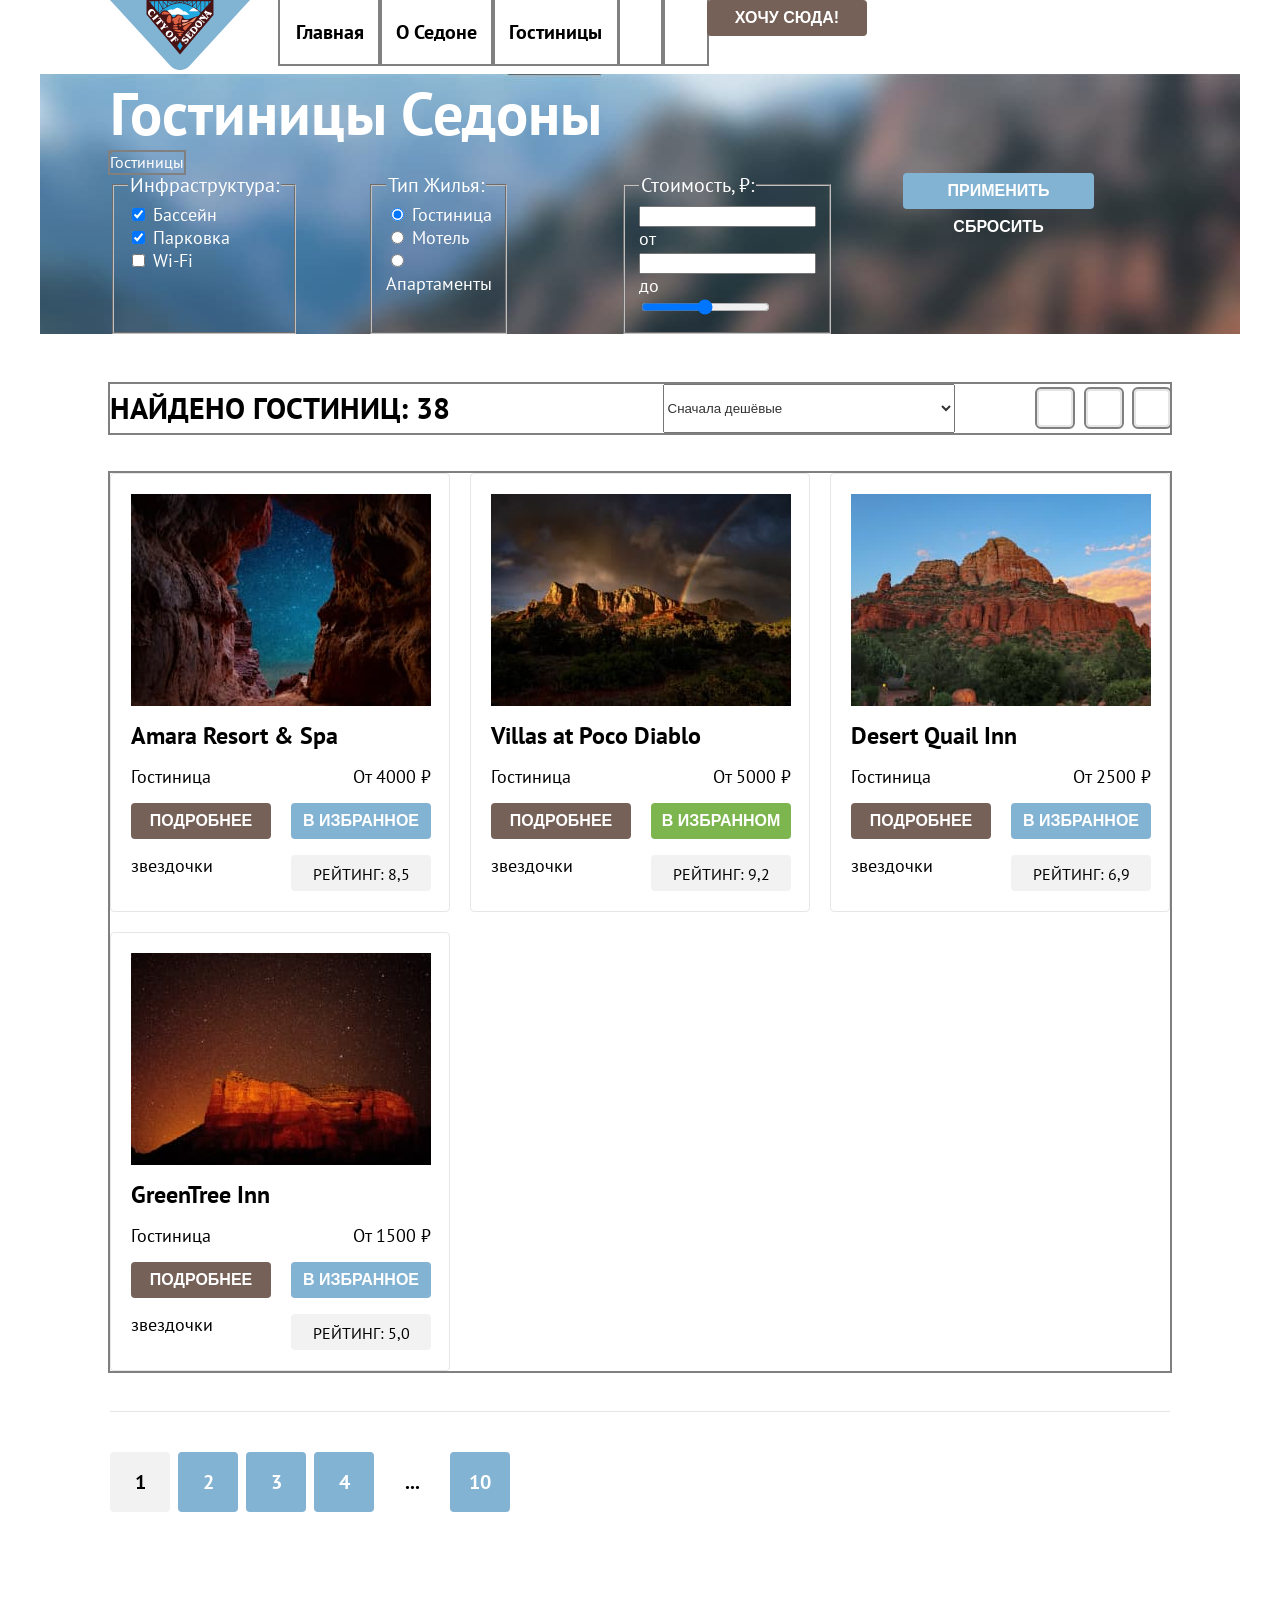
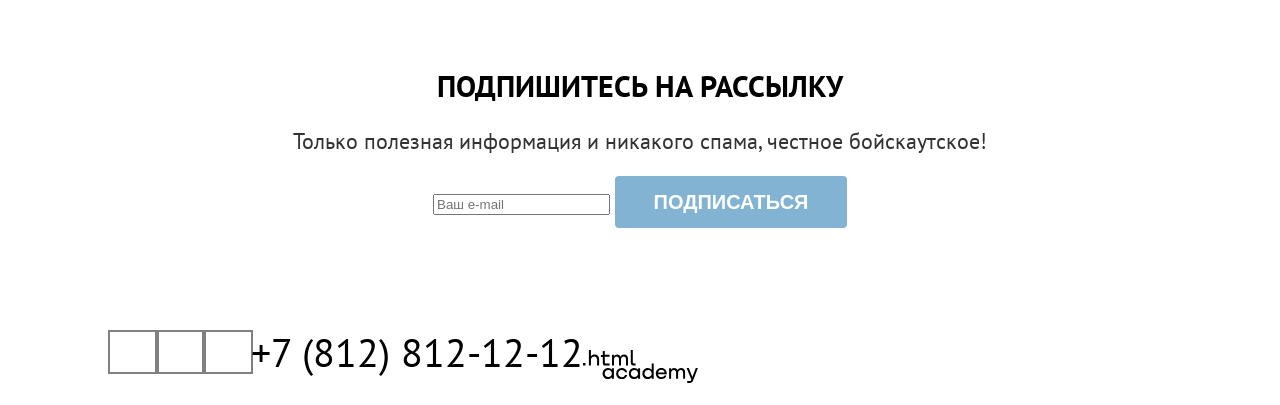
==== catalog.html @ 5a3c3678 "Добавляет разметку на гридах карточкам" ====
<!doctype html>
<html lang="ru">
  <head>
    <meta charset="utf-8" />
    <title>Каталог</title>
    <link rel="stylesheet" href="styles/styles.css" />
  </head>
  <body>
    <header class="page-header">
      <nav class="navigation">
        <a class="navigation-logo" href="index.html">
              <img src="images/logo-sedona.svg" width="140" height="70" alt="Логотип города Седона" />
        </a>
        <ul class="navigation-list">
          <li class="navigation-item">
            <a class="navigation-link" href="index.html">Главная</a>
          </li>
          <li class="navigation-item">
            <a class="navigation-link" href="about.html">О Седоне</a>
          </li>
          <li class="navigation-item">
            <a class="navigation-link navigation-link-current">Гостиницы</a>
          </li>
        </ul>
        <ul class="navigation-list navigation-user">
          <li class="navigation-item">
            <a class="navigation-link-user" href="search.html">
              <span class="visually-hidden">Поиск</span>
            </a>
          </li>
          <li class="navigation-item">
            <a class="navigation-link-user" href="favorites.html">
              <span class="visually-hidden">Избранное</span>
            </a>
          </li>
          <li class="navigation-item">
            <button class="navigation-link-user button" type="button">Хочу сюда!</button>
          </li>
        </ul>
      </nav>
    </header>

    <main class="main-inner main-container">
      <div class="page-container">
      <div class="inner-filter">
      <header class="inner-header">
        <h1 class="inner-header-title">Гостиницы Седоны</h1>
        <ul class="breadcrumbs">
          <li class="breadcrumbs-item">
            <a class="breadcrumbs-link" href="index.html">
              <span class="visually-hidden">Главная</span>
            </a>
          </li>
          <li class="breadcrumbs-item">
            <a class="breadcrumbs-link">Гостиницы</a>
          </li>
        </ul>
      </header>

      <section class="catalog-hotels">
        <h2 class="visually-hidden">Список гостиниц с фильтрами</h2>
        <form
          class="catalog-filter"
          action="https://echo.htmlacademy.ru/"
          method="get"
        >
        <div class="left-filter">
          <fieldset class="catalog-filter-group">
            <legend class="catalog-filter-title">Инфраструктура:</legend>
            <ul class="catalog-filter-list">
              <li class="catalog-filter-item">
                <label class="control">
                  <input
                    class="control-input"
                    type="checkbox"
                    name="swimming-pool"
                    checked
                  />
                  <span class="control-label">Бассейн</span>
                </label>
              </li>
              <li class="catalog-filter-item">
                <label class="control">
                  <input
                    class="control-input"
                    type="checkbox"
                    name="parking"
                    checked
                  />
                  <span class="control-label">Парковка</span>
                </label>
              </li>
              <li class="catalog-filter-item">
                <label class="control">
                  <input class="control-input" type="checkbox" name="wi-fi" />
                  <span class="control-label">Wi-Fi</span>
                </label>
              </li>
            </ul>
          </fieldset>

          <fieldset class="catalog-filter-group">
            <legend class="catalog-filter-title">Тип Жилья:</legend>
            <ul class="catalog-filter-list">
              <li class="catalog-filter-item">
                <label class="control">
                  <input
                    class="control-input"
                    type="radio"
                    name="housing-type"
                    value="hotel"
                    checked
                  />
                  <span class="control-label">Гостиница</span>
                </label>
              </li>
              <li class="catalog-filter-item">
                <label class="control">
                  <input
                    class="control-input"
                    type="radio"
                    name="housing-type"
                    value="motel"
                  />
                  <span class="control-label">Мотель</span>
                </label>
              </li>
              <li class="catalog-filter-item">
                <label class="control">
                  <input
                    class="control-input"
                    type="radio"
                    name="housing-type"
                    value="apartment"
                  />
                  <span class="control-label">Апартаменты</span>
                </label>
              </li>
            </ul>
          </fieldset>
        </div>

        <div class="right-filter">
          <fieldset class="catalog-filter-group">
            <legend class="catalog-filter-title">Стоимость, ₽:</legend>
            <ul class="catalog-filter-list">
              <li class="catalog-filter-item">
                <label class="control">
                  <input class="control-input" type="number" name="price-low" />
                  <span class="control-label">от</span>
                </label>
              </li>
              <li class="catalog-filter-item">
                <label class="control">
                  <input
                    class="control-input"
                    type="number"
                    name="price-high"
                  />
                  <span class="control-label">до</span>
                </label>
              </li>
              <li class="catalog-filter-item">
                <label class="control">
                  <input class="control-input" type="range" />
                </label>
              </li>
            </ul>
          </fieldset>

          <div class="filter-buttons">
          <button class="button apply-filter-button" type="submit">Применить</button>
          <button class="button reset-filter-button" type="reset">Сбросить</button>
          </div>
          </div>
        </form>
      </div>
      <div class="sorting">
        <p class="filter-result">Найдено гостиниц: <span class="filter-result-count">38</span></p>
        <select class="select-control" aria-label="Сортировка">
          <option value="cheap">Сначала дешёвые</option>
          <option value="expensive">Сначала дорогие</option>
        </select>
        <a href="#" class="button button-view">
          <span class="visually-hidden">Показать таблицу</span>
        </a>
        <a class="button button-view" href="#">
          <span class="visually-hidden">Показать слайдшоу</span>
        </a>
        <a class="button button-view" href="#">
          <span class="visually-hidden">Показать список</span>
        </a>
      </div>
        <ul class="hotel-list">
          <li class="hotel-card">
            <a class="hotel-card-link" href="hotel.html">
              <img class="hotel-card-image" src="images/catalog/hotel-1.jpg" width="300" height="212" alt="Гостиница Amara Resort & Spa" />

            </a>
            <a class="hotel-card-link" href="#">
              <h3 class="hotel-card-title">Amara Resort & Spa</h3>
            </a>
            <span class="hotel-card-type">Гостиница</span>
            <span class="hotel-card-price">От 4000 ₽</span>
            <button class="button button-show-more" type="button">
              Подробнее
            </button>
            <button class="button button-favorite" type="button">
              В избранное
            </button>
            <span class="rating-star">звездочки</span>
            <p class="button button-rating">Рейтинг: 8,5</p>
          </li>
          <li class="hotel-card">
            <a class="hotel-card-link" href="hotel.html">
              <img class="hotel-card-image" src="images/catalog/hotel-2.jpg" width="300" height="212" alt="Гостиница Villas at Poco Diablo" />
            </a>
            <a class="hotel-card-link" href="#">
              <h3 class="hotel-card-title">Villas at Poco Diablo</h3>
            </a>
            <span class="hotel-card-type">Гостиница</span>
            <span class="hotel-card-price">От 5000 ₽</span>
            <button class="button button-show-more" type="button">
              Подробнее
            </button>
            <button
              class="button button-favorite button-favorite-active"
              type="button"
            >
              В избранном
            </button>
            <span class="rating-star">звездочки</span>
            <p class="button button-rating">Рейтинг: 9,2</p>
          </li>
          <li class="hotel-card">
            <a class="hotel-card-link" href="hotel.html">
              <img class="hotel-card-image" src="images/catalog/hotel-3.jpg" width="300" height="212" alt="Гостиница Desert Quail Inn" />
            </a>
            <a class="hotel-card-link" href="#">
              <h3 class="hotel-card-title">Desert Quail Inn</h3>
            </a>
            <span class="hotel-card-type">Гостиница</span>
            <span class="hotel-card-price">От 2500 ₽</span>
            <button class="button button-show-more" type="button">
              Подробнее
            </button>
            <button class="button button-favorite" type="button">
              В избранное
            </button>
            <span class="rating-star">звездочки</span>
            <p class="button button-rating">Рейтинг: 6,9</p>
          </li>
          <li class="hotel-card">
            <a class="hotel-card-link" href="hotel.html">
              <img class="hotel-card-image" src="images/catalog/hotel-4.jpg" width="300" height="212" alt="Гостиница GreenTree Inn" />
            </a>
            <a class="hotel-card-link" href="#">
              <h3 class="hotel-card-title">GreenTree Inn</h3>
            </a>
            <span class="hotel-card-type">Гостиница</span>
            <span class="hotel-card-price">От 1500 ₽</span>
            <button class="button button-show-more" type="button">
              Подробнее
            </button>
            <button class="button button-favorite" type="button">
              В избранное
            </button>
            <span class="rating-star">звездочки</span>
            <p class="button button-rating">Рейтинг: 5,0</p>
          </li>
        </ul>
        <hr class="inner-line" />
        <ul class="pagination">
          <li class="pagination-item">
            <a class="pagination-link pagination-current button">1</a>
          </li>
          <li class="pagination-item">
            <a class="pagination-link button" href="#">2</a>
          </li>
          <li class="pagination-item">
            <a class="pagination-link button" href="#">3</a>
          </li>
          <li class="pagination-item">
            <a class="pagination-link button" href="#">4</a>
          </li>
          <li class="pagination-link pagination-gap button">...</li>
          <li class="pagination-item">
            <a class="pagination-link pagination-next button" href="#">10</a>
          </li>
        </ul>
      </section>

      <section class="newsletter">
        <h2 class="newsletter-title">Подпишитесь на рассылку</h2>
        <p class="newsletter-description">
          Только полезная информация и никакого спама, честное бойскаутское!
        </p>
        <form
          class="newsletter-form"
          action="https://echo.htmlacademy.ru/"
          method="post"
        >
          <label for="newsletter-email">
            <span class="visually-hidden">Ваш email</span>
          </label>
          <input
            type="email"
            id="newsletter-email"
            name="newsletter-email"
            placeholder="Ваш e-mail"
          />
          <button class="button submit-button" type="submit">Подписаться</button>
        </form>
      </section>
      </div>
    </main>

    <footer class="page-footer">
      <div class="page-footer-container">
      <section class="footer-contacts">
        <h2 class="visually-hidden">Контакты</h2>
        <ul class="footer-social-list">
          <li class="footer-social-item">
            <a class="footer-social-link" href="https://vk.com/htmlacademy">
              <span class="visually-hidden">ВК</span>
            </a>
          </li>
          <li class="footer-social-item">
            <a class="footer-social-link" href="https://t.me/htmlacademy">
              <span class="visually-hidden">Телеграм</span>
            </a>
          </li>
          <li class="footer-social-item">
            <a class="footer-social-link" href="https://www.youtube.com/user/htmlacademyru">
              <span class="visually-hidden">Youtube</span>
            </a>
          </li>
        </ul>
        </section>

        <address class="footer-contacts-address">
          <a class="footer-contacts-address-phone" href="tel:+78128121212">+7 (812) 812-12-12</a>
        </address>

        <section class="footer-about">
        <p class="about-text">
          <a class="about-link" href="https://htmlacademy.ru/intensive/htmlcss">
            <span class="visually-hidden">Переход на страницу HTML Academy</span>
            <img src="images/logo-html-academy.svg" width="115" height="33" alt="Логотип HTML Academy" />
          </a>
      </section>
      </div>
    </footer>
  </body>
</html>
---- styles/styles.css ----
@font-face {
  font-family: "PT Sans";
  font-style: normal;
  font-weight: 400;
  src: url(../fonts/ptsans-400.woff2) format("woff2");
  font-display: swap;
}

@font-face {
  font-family: "PT Sans";
  font-style: normal;
  font-weight: 700;
  src: url(../fonts/ptsans-700.woff2) format("woff2");
  font-display: swap;
}

html {
  height: 100%;
}

body {
  font-family: "PT Sans", sans-serif;
  font-size: 18px;
  line-height: 21px;
  background-color: #fff;
  color: #000;
  display: flex;
  min-height: 100%;
  flex-direction: column;
  width: 1200px;
  margin: 0 auto;
}

.visually-hidden {
  position: absolute;
  width: 1px;
  height: 1px;
  margin: -1px;
  padding: 0;
  border: 0;
  clip: rect(0 0 0 0);
  overflow: hidden;
}

ul {
  margin: 0;
  padding: 0;
  list-style-type: none;
}

.main-container {
  flex-grow: 1;
}

.page-header {
  width: 1200px;
  min-height: 64px;
  margin: 0 auto;
  padding: 0;
}
.navigation {
  display: flex;
  width: 1200px;
  margin: 0 auto;
}

.navigation-logo {
  margin-left: 70px;
  margin-right: 30px;
  z-index: 1;
}

.navigation-list {
  display: flex;
  flex-wrap: wrap;
  width: 339px;
  margin-right: 285px;
  padding: 0;
  margin: 0;
  min-height: 64px;
}

.navigation-link {
  display: block;
  padding: 20px 16px;
  margin: 0;
  outline: 2px solid gray;
}

.navigation-user {
  margin-right: 0;
}

.navigation-link-user {
  display: block;
  padding: 22px 12px;
  min-width: 20px;
  min-height: 20px;
  outline: 2px solid gray;
}

.navigation-link,
.navigation-link-user {
  font-size: 20px;
  line-height: 24px;
  font-weight: 700;
  color: #000;
  text-decoration: none;
}

.button {
  font-size: 16px;
  line-height: 20px;
  font-weight: 700;
  text-transform: uppercase;
  border-radius: 4px;
  border: none;
  outline: none;
  margin: 0;
  padding: 0;
}

button.navigation-link-user {
  color: #fff;
  background-color: #756157;
  width: 160px;
  height: 36px;
}

.hotel-search-button {
  color: #fff;
  background-color: #756157;
  width: 376px;
  height: 52px;
  font-size: 20px;
  line-height: 36px;
}

.submit-button {
  color: #fff;
  background-color: #82b3d3;
  font-size: 20px;
  line-height: 36px;
  width: 232px;
  height: 52px;
}

.apply-filter-button {
  color: #fff;
  background-color: #82b3d3;
  width: 191px;
  height: 36px;
}

.reset-filter-button {
  width: 191px;
  height: 36px;
  background-color: transparent;
  color: #fff;
}

.button-view {
  display: block;
  box-sizing: border-box;
  width: 16px;
  height: 14px;
  outline: 2px solid gray;
  padding: 17px 16px;
  border: 2px solid #E5E5E5;
  border-radius: 4px;
}

.button-show-more {
  color: #fff;
  background-color: #756157;
  width: 140px;
  height: 36px;
}
.button-favorite {
  color: #fff;
  background-color: #82b3d3;
  width: 140px;
  height: 36px;
}

.button-favorite-active {
  color: #fff;
  background-color: #7db54f;
  width: 140px;
  height: 36px;
}

.button-rating {
  box-sizing: border-box;
  background-color: #f2f2f2;
  width: 140px;
  height: 36px;
  font-weight: 400;
  text-align: center;
  padding-top: 9px;
}

.page-container {
  width: 1200px;
  margin: 0 auto;
}

.hero {
  display: block;
  height: 485px;
  background-image: url(../images/hero.jpg);
  background-repeat: no-repeat;
  background-size: 100%;
  margin-bottom: 69px;
}

.welcome {
  display: block;
  margin: 0 auto;
  padding-top: 51px;
}

.inner-filter {
  color: #fff;
  background-image: url(../images/filter.jpg);
  background-repeat: no-repeat;
  text-align: left;
  margin: 0;
  padding: 0;
  margin-bottom: 50px;
}

.inner-header {
  margin: 0 70px;
}

.inner-header-title {
  font-size: 60px;
  line-height: 78px;
  font-weight: 700;
  margin: 0;
}

.breadcrumbs {
  display: flex;
}

.breadcrumbs-link {
  display: block;
  font-size: 16px;
  line-height: 21px;
  text-decoration: none;
  outline: 2px solid gray;
}

.sorting {
  margin: 0 70px;
  display: flex;
  justify-content: space-between;
  align-items: center;
  margin-bottom: 40px;
  outline: 2px solid gray;
}

.filter-result {
  margin: 0;
  padding: 0;
  margin-right: 200px;
}

.select-control {
  color: #333;
  height: 49px;
  width: 292px;
  margin-right: 70px;
}
.inner-line {
  margin: 0 70px 40px;
  background-color: #e6e6e6;
  height: 1px;
  border: none;
}

.advantages-title,
.quality-title,
.hotel-search-title,
.newsletter-title,
.filter-result {
  font-size: 30px;
  line-height: 36px;
  font-weight: 700;
  text-transform: uppercase;
}

.advantages-description {
  margin-bottom: 90px;
}

.advantages-description,
.quality-description,
.hotel-search-description,
.newsletter-description {
  font-size: 22px;
  line-height: 26px;
  font-weight: 400;
  color: #333;
}

.advantages-item-title,
.quality-item-title {
  font-size: 24px;
  line-height: 28px;
  font-weight: 700;
  text-transform: uppercase;
}

.hotel-card-title {
  font-size: 24px;
  line-height: 28px;
  font-weight: 700;
  margin: 0;
  padding: 0;
}

.hotel-card-link {
  text-decoration: none;
  color: #000;
}

.advantages {
  text-align: center;
  margin-bottom: 64px;
}

.advantages-item-description,
.quality-item-description,
.advantages-list li:not:is(:first-child, :last-child) {
  color: #333;
}

.advantages-list {
  margin: 0;
  padding: 0;
  display: flex;
  flex-wrap: wrap;
  justify-content: space-between;
}

.advantages-item {
  width: 400px;
  height: 385px;
  display: flex;
  flex-direction: column;
  justify-content: center;
  outline: 2px solid gray;
}

.advantages-item-photo {
  width: 800px;
}

.advantages-item:nth-child(3),
.advantages-item:nth-child(5),
.quality-item:nth-child(odd) {
  background-color: #83b3d31e;
}

.advantages-item:nth-child(4) {
  background-color: #83b3d333;
}

.advantages-list li:is(:first-child, :last-child) {
  color: #fff;
  background-color: #82b3d3;
}

.quality,
.hotel-search {
  text-align: center;
}

.hotel-search {
  margin-bottom: 96px;
}

.quality-list {
  display: flex;
  margin: 0 0 96px;
  padding: 0;
  align-items: center;
  outline: 2px solid gray;
}

.quality-item {
  width: 400px;
  height: 385px;
  display: flex;
  flex-direction: column;
  justify-content: center;
}

.quality-description {
  margin-bottom: 64px;;
}

.hotel-list {
  display: grid;
  grid-template-columns: repeat(3, 340px);
  width: 1060px;
  margin: 0 70px 40px;
  gap: 20px;
  padding: 0;
  outline: 2px solid gray;
}

.hotel-card {
  border: 1px solid #e6e6e6;
  border-radius: 4px;
  box-sizing: border-box;
  padding: 20px;
  display: grid;
  grid-template-columns: 140px 140px;
  grid-template-rows: 212px auto auto auto auto;
  row-gap: 16px;
  column-gap: 20px;
}

.hotel-card-link {
  display: block;
  grid-column: 1/ -1;
}

.hotel-card-type {
  grid-row: 3/4;
}

.hotel-card-price {
  text-align: right;
}

.pagination {
  display: flex;
  width: 1060px;
  gap: 8px;
  margin: 0 70px;
  padding: 0;
  text-align: center;
  margin-bottom: 156px;
}

.newsletter-index {
  color: #FFF;
  text-align: center;
  margin-bottom: 104px;
  background-image: url(../images/subscribe.jpg);
  box-sizing: border-box;
  padding-top: 96px;
  padding-bottom: 104px;
}

.newsletter-index .newsletter-description {
  color: #FFF;
}

.newsletter {
  text-align: center;
  margin-bottom: 104px;;
}

.hotel-search-button,
.submit-button {
  font-size: 20px;
  line-height: 36px;
  height: 52px;
}

.footer-contacts-address-phone {
  font-size: 40px;
  line-height: 40px;
  text-decoration: none;
  color: #000;
  font-style: normal;
  text-transform: uppercase;
}

.catalog-filter-title {
  font-size: 20px;
  line-height: 24px;
}

.catalog-filter-list {
  line-height: 23px;
}

.pagination-link {
  display: block;
  font-size: 20px;
  line-height: 36px;
  width: 60px;
  height: 60px;
  color: #fff;
  background-color: #82b3d3;
  text-decoration: none;
  padding-top: 12px;
  box-sizing: border-box;
}

.pagination-current {
  color: #000;
  background-color: #f2f2f2;
}

.pagination-gap {
  color: #000;
  background-color: transparent;
}

.page-footer-container {
  display: flex;
  width: 1200px;
  margin: 0 70px;
  padding: 0;
  flex-direction: row;
}

.footer-social-list {
  margin: 0;
  padding: 0;
  display: flex;
  flex-wrap: wrap;
}

.footer-social-item {
  width: 47px;
  height: 40px;
  outline: 2px solid gray;
}

.catalog-hotels {
  display: flex;
}

.catalog-filter {
  display: flex;
  width: 1200px;
  margin: 0 70px;
  padding: 0;
}

.left-filter {
  width: 371px;
  margin-right: auto;
  display: flex;
  gap: 70px;
}

.right-filter {
  width: 549px;
  display: flex;
  gap: 70px;
}
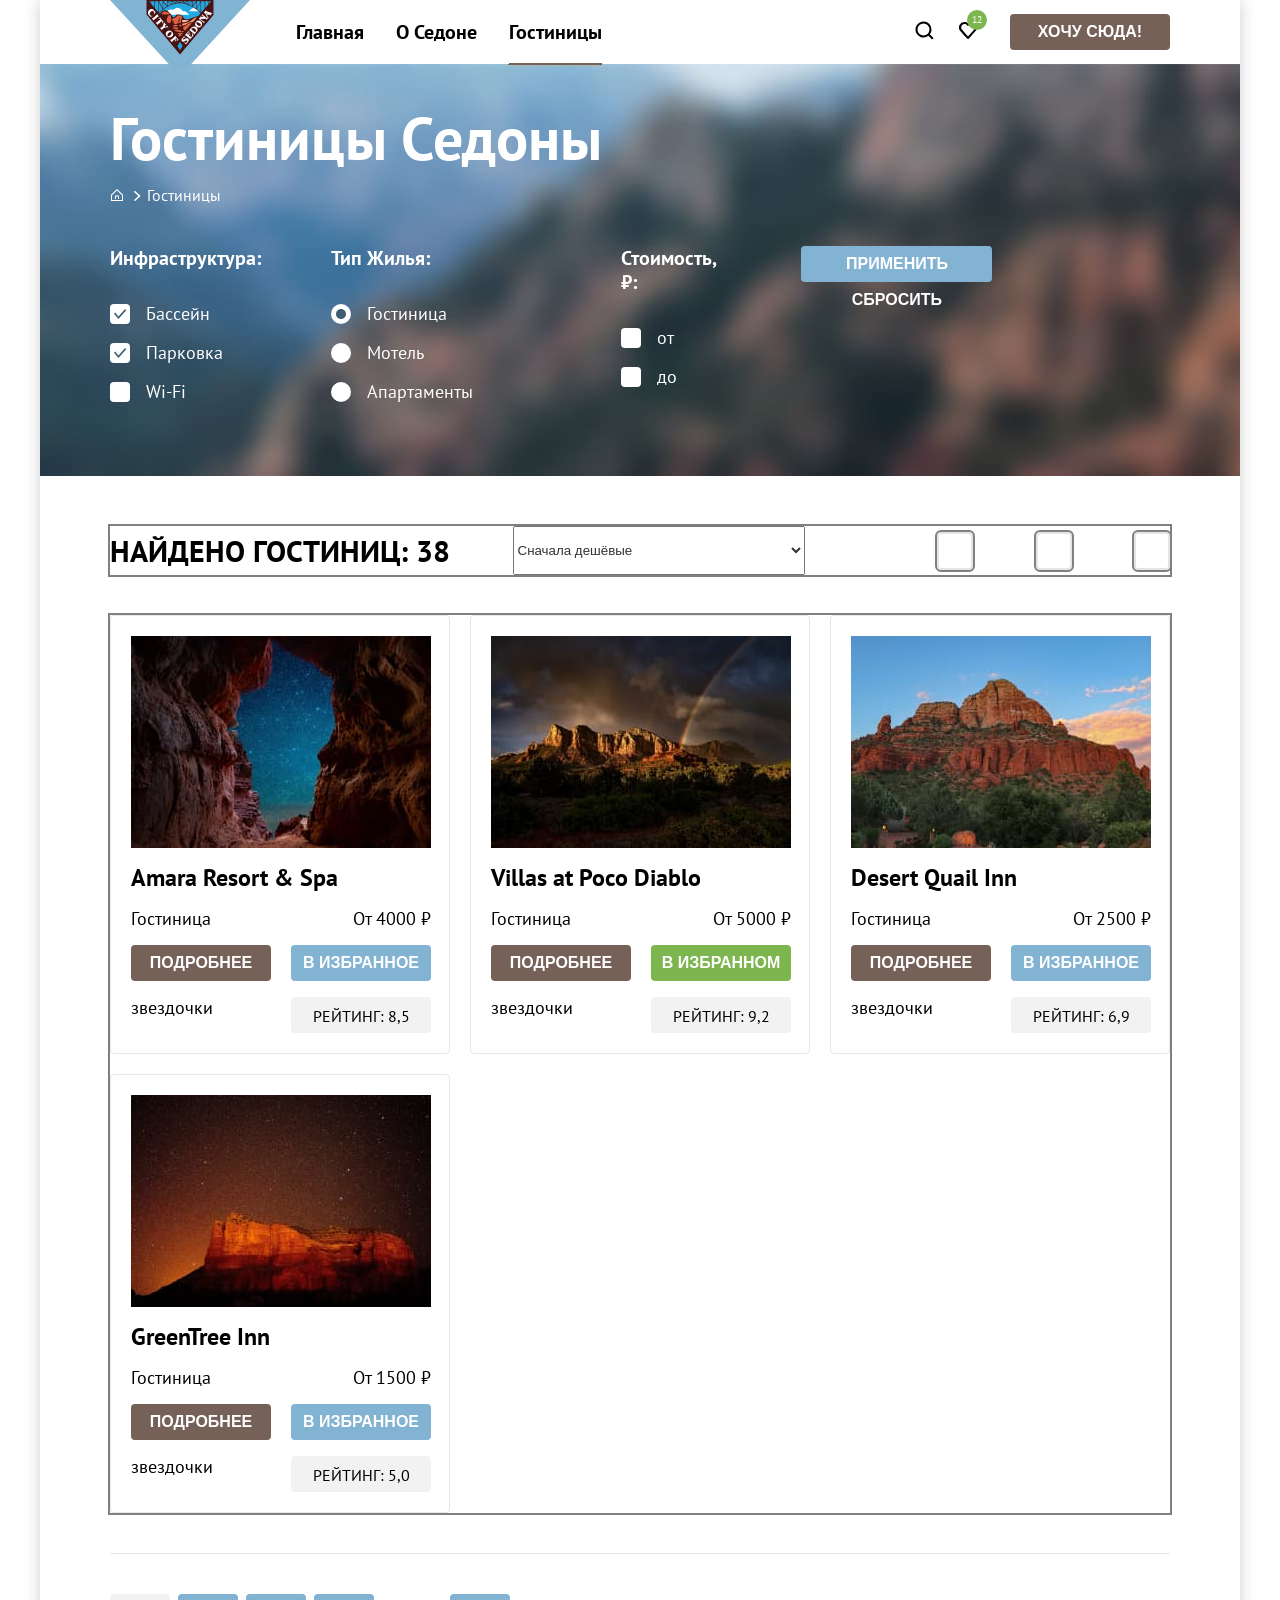
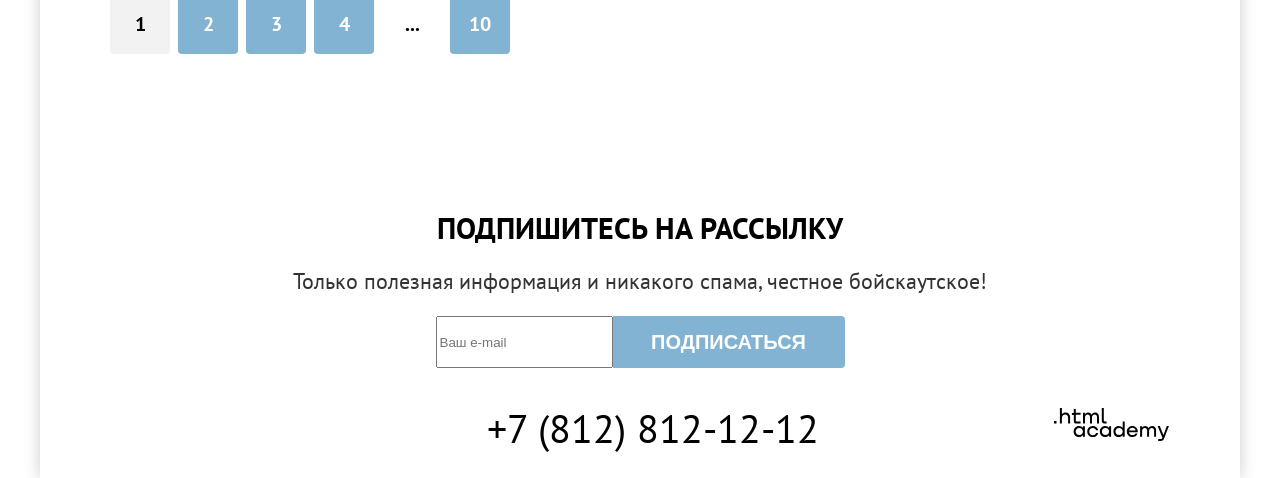
==== commit 3f9c0ed8: "Стилизует страницу каталога (часть) Исправляет вид шапки Стилизует заголовок, "хлебные крошки" и спи" ====
--- a/catalog.html
+++ b/catalog.html
@@ -19,18 +19,25 @@
             <a class="navigation-link" href="about.html">О Седоне</a>
           </li>
           <li class="navigation-item">
-            <a class="navigation-link navigation-link-current">Гостиницы</a>
-          </li>
-        </ul>
-        <ul class="navigation-list navigation-user">
+            <a class="navigation-link navigation-link-current" href="catalog.html">Гостиницы</a>
+          </li>
+        </ul>
+        <ul class="navigation-user">
           <li class="navigation-item">
             <a class="navigation-link-user" href="search.html">
-              <span class="visually-hidden">Поиск</span>
+              <svg class="navigation-icon" fill="currentColor" focusable="false" aria-hidden="true" xmlns="http://www.w3.org/2000/svg" width="20" height="20" fill="none" viewBox="0 0 20 20"><path fill="#000" d="m19.5 18-3.7-3.67c1-1.3 1.7-2.98 1.7-4.87a8 8 0 0 0-8-7.96c-4.4 0-8 3.68-8 8.06a8 8 0 0 0 12.9 6.26l3.7 3.68zm-10-2.48a6 6 0 0 1-6-5.96 6 6 0 0 1 12 0 6 6 0 0 1-6 5.96"/></svg>
+              <span class="visually-hidden">
+                Поиск
+              </span>
             </a>
           </li>
           <li class="navigation-item">
             <a class="navigation-link-user" href="favorites.html">
-              <span class="visually-hidden">Избранное</span>
+              <svg class="navigation-icon" fill="currentColor" focusable="false" aria-hidden="true" xmlns="http://www.w3.org/2000/svg" width="18" height="17" fill="none" viewBox="0 0 18 17"><path fill="#000" d="M8.9 17a.9.9 0 0 1-.8-.4c-5.4-6.1-6.7-7.5-7-7.9A5.4 5.4 0 0 1 5.5 0C6.8 0 8 .5 9 1.3a5.46 5.46 0 0 1 9 4.1c0 1.3-.5 2.5-1.3 3.4l-7 7.9c-.2.2-.4.3-.8.3m-6-9.5c.3.4 3.5 4 6.1 6.9l6.2-7c.5-.5.7-1.2.7-2 0-1.8-1.5-3.3-3.3-3.3-1 0-2 .5-2.7 1.3-.3.3-.6.4-.9.4s-.6-.2-.8-.4c-.7-.8-1.7-1.3-2.7-1.3-1.8 0-3.3 1.5-3.3 3.3-.1.9.3 1.6.7 2.1q-.15 0 0 0"/></svg>
+              <span class="visually-hidden">
+                Избранное
+              </span>
+              <span class="count-favorites">12</span>
             </a>
           </li>
           <li class="navigation-item">
@@ -49,7 +56,11 @@
           <li class="breadcrumbs-item">
             <a class="breadcrumbs-link" href="index.html">
               <span class="visually-hidden">Главная</span>
-            </a>
+              <svg class="breadcrumbs-icon" aria-hidden="true" focusable="false" xmlns="http://www.w3.org/2000/svg" width="21" height="20" fill="none" viewBox="0 0 21 20"><path fill="#fff" d="M10 3 4 8.8V15h12V8.8zm5 11H5V9.2l5-4.8 5 4.8z"/><path fill="#fff" d="M8 13h1v-2.5h2V13h1V9.5H8z"/></svg>
+            </a>
+          </li>
+          <li class="breadcrumbs-item">
+            <svg class="breadcrumbs-icon breadcrumbs-icon-arrow" aria-hidden="true" focusable="false" xmlns="http://www.w3.org/2000/svg" width="20" height="20" fill="none" viewBox="0 0 20 20"><path fill="#fff" d="M13.11 9.44 8.36 5.19c-.25-.25-.75-.25-1.12 0s-.25.75 0 1l4.12 3.75-4 3.75a.76.76 0 0 0 0 1c0 .12.38.25.5.25.13 0 .38-.13.5-.25l4.75-4.25a.6.6 0 0 0 0-1"/></svg>
           </li>
           <li class="breadcrumbs-item">
             <a class="breadcrumbs-link">Гостиницы</a>
@@ -111,7 +122,7 @@
                     value="hotel"
                     checked
                   />
-                  <span class="control-label">Гостиница</span>
+                  <span class="control-label control-radio">Гостиница</span>
                 </label>
               </li>
               <li class="catalog-filter-item">
@@ -122,7 +133,7 @@
                     name="housing-type"
                     value="motel"
                   />
-                  <span class="control-label">Мотель</span>
+                  <span class="control-label control-radio">Мотель</span>
                 </label>
               </li>
               <li class="catalog-filter-item">
@@ -133,7 +144,7 @@
                     name="housing-type"
                     value="apartment"
                   />
-                  <span class="control-label">Апартаменты</span>
+                  <span class="control-label control-radio">Апартаменты</span>
                 </label>
               </li>
             </ul>
--- a/styles/styles.css
+++ b/styles/styles.css
@@ -14,6 +14,12 @@
   font-display: swap;
 }
 
+*,
+*::before,
+*::after {
+  box-sizing: border-box;
+}
+
 html {
   height: 100%;
 }
@@ -29,6 +35,7 @@
   flex-direction: column;
   width: 1200px;
   margin: 0 auto;
+  box-shadow: 0 0 15px rgba(0, 0, 0, 0.2);
 }
 
 .visually-hidden {
@@ -42,7 +49,7 @@
   overflow: hidden;
 }
 
-ul {
+ul, li {
   margin: 0;
   padding: 0;
   list-style-type: none;
@@ -58,45 +65,63 @@
   margin: 0 auto;
   padding: 0;
 }
+
 .navigation {
   display: flex;
   width: 1200px;
+  min-height: 64px;
   margin: 0 auto;
+  padding: 0;
+  justify-content: flex-start;
 }
 
 .navigation-logo {
+  display: block;
+  margin: 0;
   margin-left: 70px;
   margin-right: 30px;
   z-index: 1;
+  padding: 0;
+}
+
+.navigation-logo img {
+  display: block;
+}
+
+.navigation-item {
+  position: relative;
+  margin: 0;
+  height: 64px;
+  display: block;
 }
 
 .navigation-list {
   display: flex;
   flex-wrap: wrap;
   width: 339px;
-  margin-right: 285px;
+  margin-left: 0;
   padding: 0;
   margin: 0;
   min-height: 64px;
 }
 
 .navigation-link {
-  display: block;
-  padding: 20px 16px;
-  margin: 0;
-  outline: 2px solid gray;
+  display: inline-block;
+  margin: 20px 16px;
+  padding-bottom: 19px;
 }
 
 .navigation-user {
-  margin-right: 0;
+  display: flex;
+  width: 268px;
+  margin-right: 70px;
+  margin-left: 284px;
 }
 
 .navigation-link-user {
-  display: block;
-  padding: 22px 12px;
+  display: flex;
   min-width: 20px;
   min-height: 20px;
-  outline: 2px solid gray;
 }
 
 .navigation-link,
@@ -106,6 +131,43 @@
   font-weight: 700;
   color: #000;
   text-decoration: none;
+  position: relative;
+}
+
+.navigation-user .navigation-item:not(:last-child) {
+  padding: 20px 12px;
+}
+
+.navigation-icon {
+  position: absolute;
+  top: 0;
+  bottom: 0;
+  left: 0;
+  right: 0;
+  margin: auto;
+}
+
+.count-favorites {
+  position: absolute;
+  left: 9px;
+  top: -10px;
+  font-weight: 400;
+  font-size: 10px;
+  line-height: 10px;
+  text-align: center;
+  color: #fff;
+  background-color: #7db54f;
+  border-radius: 50%;
+  width: 20px;
+  height: 20px;
+  display: flex;
+  justify-content: center;
+  align-items: center;
+}
+
+.navigation-link-current {
+  /* display: inline-block; */
+  border-bottom: 2px solid #756257;
 }
 
 .button {
@@ -125,6 +187,10 @@
   background-color: #756157;
   width: 160px;
   height: 36px;
+  display: flex;
+  justify-content: center;
+  align-items: center;
+  margin: 14px 0 14px 20px
 }
 
 .hotel-search-button {
@@ -136,6 +202,18 @@
   line-height: 36px;
 }
 
+.newsletter-form {
+  display: flex;
+  justify-content: center;
+}
+
+.newsletter-email-input {
+  width: 452px;
+  height: 52px;
+  border-radius: 4px 0 0 4px;
+  border: none;
+}
+
 .submit-button {
   color: #fff;
   background-color: #82b3d3;
@@ -143,6 +221,7 @@
   line-height: 36px;
   width: 232px;
   height: 52px;
+  border-radius: 0 4px 4px 0;
 }
 
 .apply-filter-button {
@@ -211,6 +290,7 @@
   background-image: url(../images/hero.jpg);
   background-repeat: no-repeat;
   background-size: 100%;
+  margin-top: -6px;
   margin-bottom: 69px;
 }
 
@@ -224,10 +304,10 @@
   color: #fff;
   background-image: url(../images/filter.jpg);
   background-repeat: no-repeat;
+  min-height: 412px;
   text-align: left;
-  margin: 0;
-  padding: 0;
-  margin-bottom: 50px;
+  margin: -6px 0 50px;
+  padding: 0;
 }
 
 .inner-header {
@@ -239,10 +319,36 @@
   line-height: 78px;
   font-weight: 700;
   margin: 0;
+  padding-top: 35px;
+  margin-bottom: 8px;
 }
 
 .breadcrumbs {
   display: flex;
+  margin-left: -3px;
+  margin-bottom: 40px;
+  width: 114px;
+  justify-content: space-between;
+}
+
+.breadcrumbs-item {
+  margin: 0;
+  padding: 0;
+  position: relative;
+}
+
+.breadcrumbs-icon-arrow {
+  box-sizing: content-box;
+  padding-right: 4px;
+}
+
+.breadcrumbs-icon {
+  position: absolute;
+  top: 0;
+  bottom: 0;
+  left: 0;
+  right: 0;
+  margin: auto;
 }
 
 .breadcrumbs-link {
@@ -250,7 +356,6 @@
   font-size: 16px;
   line-height: 21px;
   text-decoration: none;
-  outline: 2px solid gray;
 }
 
 .sorting {
@@ -290,6 +395,11 @@
   line-height: 36px;
   font-weight: 700;
   text-transform: uppercase;
+  margin: 0;
+}
+
+.hotel-search-title {
+  margin-bottom: 20px;
 }
 
 .advantages-description {
@@ -306,12 +416,35 @@
   color: #333;
 }
 
+.hotel-search-description {
+  margin-bottom: 54px;
+}
+
+.advantages-item:not(.advantages-item-photo),
+.quality-item {
+  padding: 0 85px;
+}
+
 .advantages-item-title,
 .quality-item-title {
   font-size: 24px;
   line-height: 28px;
   font-weight: 700;
   text-transform: uppercase;
+  margin: 0;
+}
+
+.advantages-line {
+  width: 60px;
+  height: 0;
+  border-bottom: 2px solid;
+  opacity: 0.3;
+  align-self: center;
+  margin: 30px auto;
+}
+
+.hotel-card-image {
+  object-fit: contain;
 }
 
 .hotel-card-title {
@@ -338,6 +471,10 @@
   color: #333;
 }
 
+.advantages-item-description {
+  margin: 0;
+}
+
 .advantages-list {
   margin: 0;
   padding: 0;
@@ -352,7 +489,6 @@
   display: flex;
   flex-direction: column;
   justify-content: center;
-  outline: 2px solid gray;
 }
 
 .advantages-item-photo {
@@ -388,7 +524,6 @@
   margin: 0 0 96px;
   padding: 0;
   align-items: center;
-  outline: 2px solid gray;
 }
 
 .quality-item {
@@ -397,6 +532,11 @@
   display: flex;
   flex-direction: column;
   justify-content: center;
+  align-items: center;
+}
+
+.quality-icon {
+  margin-bottom: 30px;
 }
 
 .quality-description {
@@ -451,7 +591,6 @@
 .newsletter-index {
   color: #FFF;
   text-align: center;
-  margin-bottom: 104px;
   background-image: url(../images/subscribe.jpg);
   box-sizing: border-box;
   padding-top: 96px;
@@ -460,11 +599,13 @@
 
 .newsletter-index .newsletter-description {
   color: #FFF;
+  margin: 20px 0 54px;
+  padding: 0 362.5px;
 }
 
 .newsletter {
   text-align: center;
-  margin-bottom: 104px;;
+  margin-bottom: 40px;
 }
 
 .hotel-search-button,
@@ -475,12 +616,16 @@
 }
 
 .footer-contacts-address-phone {
+  display: block;
+  text-align: center;
+  width: 720px;
   font-size: 40px;
   line-height: 40px;
   text-decoration: none;
   color: #000;
   font-style: normal;
   text-transform: uppercase;
+  margin: 0 41.5px;
 }
 
 .catalog-filter-title {
@@ -515,25 +660,44 @@
   background-color: transparent;
 }
 
+.page-footer {
+  display: flex;
+  width: 1200px;
+  margin: 0 auto;
+  padding: 0;
+  flex-direction: row;
+}
+
+.footer-social-list {
+  margin: 0;
+  padding: 0;
+  display: flex;
+  flex-wrap: wrap;
+}
+
+.about-text {
+  margin: 0;
+  padding: 0;
+}
+
 .page-footer-container {
-  display: flex;
-  width: 1200px;
-  margin: 0 70px;
-  padding: 0;
-  flex-direction: row;
-}
-
-.footer-social-list {
-  margin: 0;
-  padding: 0;
-  display: flex;
-  flex-wrap: wrap;
+  margin: 0 70px 30px;
+  display: flex;
 }
 
 .footer-social-item {
   width: 47px;
   height: 40px;
-  outline: 2px solid gray;
+  position: relative;
+}
+
+.footer-social-item svg {
+  position: absolute;
+  margin: auto;
+  top: 0;
+  right: 0;
+  bottom: 0;
+  left: 0;
 }
 
 .catalog-hotels {
@@ -554,6 +718,81 @@
   gap: 70px;
 }
 
+.catalog-filter-group {
+  border: none;
+  padding: 0;
+  margin: 0;
+}
+
+.catalog-filter-title {
+  padding: 0;
+  margin-bottom: 32px;
+  font-weight: 700;
+}
+
+.catalog-filter-list {
+  display: flex;
+  flex-direction: column;
+  gap: 16px;
+}
+
+.control {
+  display: inline-flex;
+  align-items: center;
+  gap: 16px;
+  cursor: pointer;
+}
+
+.control-input {
+  position: absolute;
+  width: 1px;
+  height: 1px;
+  overflow: hidden;
+  clip: rect(0 0 0 0);
+}
+
+.control-label {
+  position: relative;
+  padding-left: 36px;
+  display: inline-block;
+}
+
+.control-label::before {
+  content: '';
+  width: 20px;
+  height: 20px;
+  position: absolute;
+  top: 1.5px;
+  left: 0;
+  background-color: #fff;
+  background-size: 20px 20px;
+  background-repeat: no-repeat;
+  background-position: center;
+  border-radius: 4px;
+}
+
+.control-radio::before {
+  content: '';
+  width: 20px;
+  height: 20px;
+  position: absolute;
+  top: 1.5px;
+  left: 0;
+  background-color: #fff;
+  border-radius: 50%;
+  background-size: 10px 10px;
+  background-repeat: no-repeat;
+  background-position: center;
+}
+
+.control-input[type="radio"]:checked + .control-label::before {
+  background-image: url("data:image/svg+xml,%3Csvg width='10' height='10' viewBox='0 0 10 10' fill='none' xmlns='http://www.w3.org/2000/svg'%3E%3Cpath d='M0 5C0 2.23858 2.23858 0 5 0C7.76142 0 10 2.23858 10 5C10 7.76142 7.76142 10 5 10C2.23858 10 0 7.76142 0 5Z' fill='%233F5E72'/%3E%3C/svg%3E");
+}
+
+.control-input:checked + .control-label::before {
+  background-image: url("data:image/svg+xml,%3Csvg xmlns='http://www.w3.org/2000/svg' fill='none' viewBox='0 0 20 20'%3E%3Cpath fill='%233F5E72' d='m15 5-6.5 7.4-3.4-3.9L4 9.7l4.5 5.2 7.7-8.6z'/%3E%3C/svg%3E");
+}
+
 .right-filter {
   width: 549px;
   display: flex;
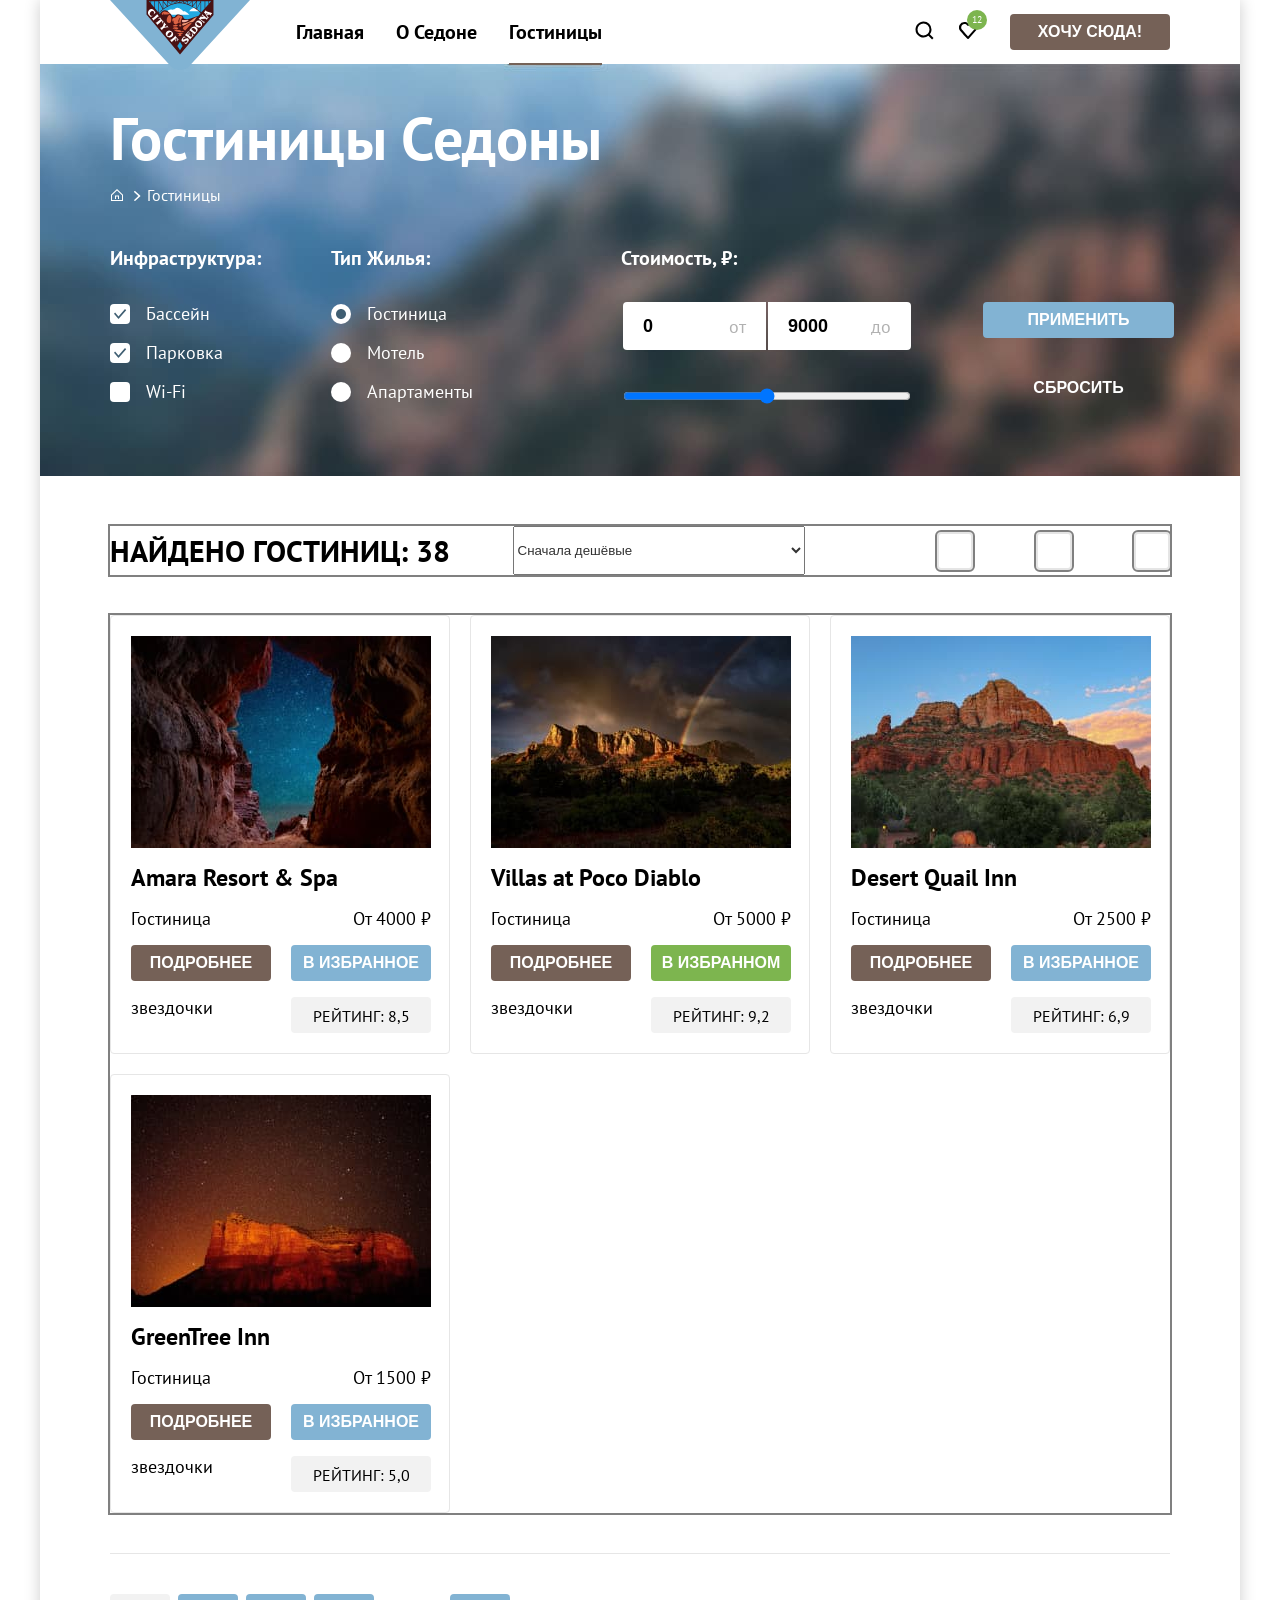
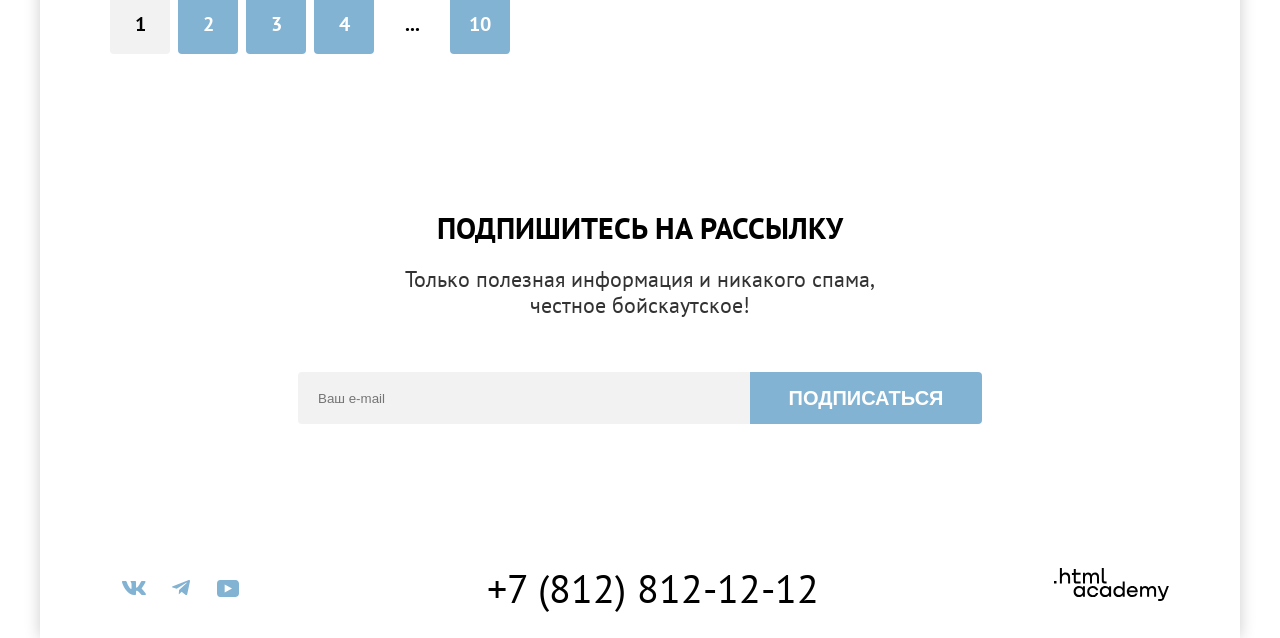
==== commit 719e1218: "Стилизует страницу каталога (часть 2) Добавляет стили правой части фильтра( стоимость, кнопки примен" ====
--- a/catalog.html
+++ b/catalog.html
@@ -156,19 +156,23 @@
             <legend class="catalog-filter-title">Стоимость, ₽:</legend>
             <ul class="catalog-filter-list">
               <li class="catalog-filter-item">
-                <label class="control">
-                  <input class="control-input" type="number" name="price-low" />
-                  <span class="control-label">от</span>
-                </label>
-              </li>
-              <li class="catalog-filter-item">
-                <label class="control">
+                <label class="control low">
+                  <input
+                    class="control-input"
+                    type="number"
+                    name="price-low"
+                    value="0"
+                  />
+                </label>
+              </li>
+              <li class="catalog-filter-item">
+                <label class="control high">
                   <input
                     class="control-input"
                     type="number"
                     name="price-high"
-                  />
-                  <span class="control-label">до</span>
+                    value="9000"
+                  />
                 </label>
               </li>
               <li class="catalog-filter-item">
@@ -301,25 +305,14 @@
         </ul>
       </section>
 
-      <section class="newsletter">
+      <section class="newsletter newsletter-inner">
         <h2 class="newsletter-title">Подпишитесь на рассылку</h2>
-        <p class="newsletter-description">
-          Только полезная информация и никакого спама, честное бойскаутское!
-        </p>
-        <form
-          class="newsletter-form"
-          action="https://echo.htmlacademy.ru/"
-          method="post"
-        >
+        <p class="newsletter-description">Только полезная информация и никакого спама, честное бойскаутское!</p>
+        <form class="newsletter-form" action="https://echo.htmlacademy.ru/" method="post">
           <label for="newsletter-email">
             <span class="visually-hidden">Ваш email</span>
           </label>
-          <input
-            type="email"
-            id="newsletter-email"
-            name="newsletter-email"
-            placeholder="Ваш e-mail"
-          />
+          <input class="newsletter-email-input" type="email" id="newsletter-email" name="newsletter-email" placeholder="Ваш e-mail">
           <button class="button submit-button" type="submit">Подписаться</button>
         </form>
       </section>
@@ -333,16 +326,19 @@
         <ul class="footer-social-list">
           <li class="footer-social-item">
             <a class="footer-social-link" href="https://vk.com/htmlacademy">
+              <svg aria-hidden="true" focusable="false" xmlns="http://www.w3.org/2000/svg" width="24" height="14" fill="none" viewBox="0 0 24 14"><path fill="#83b3d3" fill-rule="evenodd" d="M23.45.95c.17-.55 0-.95-.8-.95h-2.62c-.67 0-.98.35-1.14.73 0 0-1.34 3.2-3.23 5.27-.61.6-.89.8-1.22.8-.17 0-.42-.2-.42-.74V.95c0-.66-.18-.95-.74-.95H9.15c-.42 0-.67.3-.67.6 0 .61.95.76 1.05 2.5v3.8c0 .84-.16.99-.5.99-.88 0-3.05-3.21-4.33-6.89-.25-.71-.5-1-1.17-1H.9C.15 0 0 .35 0 .73c0 .68.89 4.07 4.14 8.55C6.32 12.34 9.38 14 12.16 14c1.67 0 1.88-.37 1.88-1v-2.32c0-.73.16-.88.69-.88.38 0 1.05.2 2.61 1.67C19.11 13.22 19.4 14 20.41 14h2.62c.75 0 1.13-.37.91-1.1-.24-.72-1.09-1.77-2.21-3.02-.62-.7-1.53-1.47-1.81-1.86-.4-.49-.28-.7 0-1.14 0 0 3.2-4.43 3.53-5.93" clip-rule="evenodd"/></svg>
               <span class="visually-hidden">ВК</span>
             </a>
           </li>
           <li class="footer-social-item">
             <a class="footer-social-link" href="https://t.me/htmlacademy">
+              <svg aria-hidden="true" focusable="false" xmlns="http://www.w3.org/2000/svg" width="18" height="16" fill="none" viewBox="0 0 18 16"><path fill="#83b3d3" d="M16.79.1.84 6.25c-1.09.43-1.08 1.04-.2 1.31l4.1 1.28 9.47-5.98c.44-.27.85-.12.52.18L7.05 9.96l-.28 4.22c.41 0 .6-.19.83-.41l1.99-1.93 4.13 3.05c.77.42 1.31.2 1.5-.7l2.72-12.8c.28-1.12-.43-1.62-1.16-1.3"/></svg>
               <span class="visually-hidden">Телеграм</span>
             </a>
           </li>
           <li class="footer-social-item">
             <a class="footer-social-link" href="https://www.youtube.com/user/htmlacademyru">
+              <svg aria-hidden="true" focusable="false" xmlns="http://www.w3.org/2000/svg" width="22" height="17" fill="none" viewBox="0 0 22 17"><path fill="#83b3d3" d="M18.6 0H3.18C1.31 0 0 1.6 0 3.4v10.1C0 15.4 1.31 17 3.17 17h15.66c1.64 0 3.17-1.6 3.17-3.4V3.4C21.78 1.6 20.47 0 18.6 0M7.67 12.54V4.46L15 8.5z"/></svg>
               <span class="visually-hidden">Youtube</span>
             </a>
           </li>
@@ -359,6 +355,7 @@
             <span class="visually-hidden">Переход на страницу HTML Academy</span>
             <img src="images/logo-html-academy.svg" width="115" height="33" alt="Логотип HTML Academy" />
           </a>
+        </p>
       </section>
       </div>
     </footer>
--- a/styles/styles.css
+++ b/styles/styles.css
@@ -166,7 +166,6 @@
 }
 
 .navigation-link-current {
-  /* display: inline-block; */
   border-bottom: 2px solid #756257;
 }
 
@@ -180,6 +179,7 @@
   outline: none;
   margin: 0;
   padding: 0;
+  cursor: pointer;
 }
 
 button.navigation-link-user {
@@ -212,6 +212,7 @@
   height: 52px;
   border-radius: 4px 0 0 4px;
   border: none;
+  padding: 14px 20px;
 }
 
 .submit-button {
@@ -229,6 +230,8 @@
   background-color: #82b3d3;
   width: 191px;
   height: 36px;
+  margin-bottom: 32px;
+  margin-top: 56px;
 }
 
 .reset-filter-button {
@@ -585,7 +588,12 @@
   margin: 0 70px;
   padding: 0;
   text-align: center;
-  margin-bottom: 156px;
+  margin-bottom: 60px;
+}
+
+.newsletter {
+  text-align: center;
+  margin-bottom: 40px;
 }
 
 .newsletter-index {
@@ -603,9 +611,18 @@
   padding: 0 362.5px;
 }
 
-.newsletter {
-  text-align: center;
-  margin-bottom: 40px;
+.newsletter-inner {
+  padding-top: 96px;
+  padding-bottom: 104px;
+}
+
+.newsletter-inner .newsletter-description {
+  margin: 20px 0 54px;
+  padding: 0 362.5px;
+}
+
+.newsletter-inner .newsletter-email-input {
+  background-color: #F2F2F2;
 }
 
 .hotel-search-button,
@@ -736,14 +753,14 @@
   gap: 16px;
 }
 
-.control {
+.left-filter .control {
   display: inline-flex;
   align-items: center;
   gap: 16px;
   cursor: pointer;
 }
 
-.control-input {
+.left-filter .control-input {
   position: absolute;
   width: 1px;
   height: 1px;
@@ -751,7 +768,7 @@
   clip: rect(0 0 0 0);
 }
 
-.control-label {
+.left-filter .control-label {
   position: relative;
   padding-left: 36px;
   display: inline-block;
@@ -789,12 +806,89 @@
   background-image: url("data:image/svg+xml,%3Csvg width='10' height='10' viewBox='0 0 10 10' fill='none' xmlns='http://www.w3.org/2000/svg'%3E%3Cpath d='M0 5C0 2.23858 2.23858 0 5 0C7.76142 0 10 2.23858 10 5C10 7.76142 7.76142 10 5 10C2.23858 10 0 7.76142 0 5Z' fill='%233F5E72'/%3E%3C/svg%3E");
 }
 
-.control-input:checked + .control-label::before {
+.control-input[type="checkbox"]:checked + .control-label::before {
   background-image: url("data:image/svg+xml,%3Csvg xmlns='http://www.w3.org/2000/svg' fill='none' viewBox='0 0 20 20'%3E%3Cpath fill='%233F5E72' d='m15 5-6.5 7.4-3.4-3.9L4 9.7l4.5 5.2 7.7-8.6z'/%3E%3C/svg%3E");
 }
 
 .right-filter {
   width: 549px;
   display: flex;
-  gap: 70px;
-}
+}
+
+.right-filter .catalog-filter-group {
+  width: 288px;
+  margin-right: 70px;
+}
+
+.right-filter .catalog-filter-list {
+  display: flex;
+  gap: 2px;
+  flex-direction: row;
+  justify-content: center;
+  flex-wrap: wrap;
+}
+
+.right-filter .control-input:not([type="range"]) {
+  width: 143px;
+  height: 48px;
+  border: none;
+  font-size: 18px;
+  font-weight: 700;
+  padding: 12px 20px;
+}
+
+.control-input::-webkit-outer-spin-button,
+.control-input::-webkit-inner-spin-button {
+  -webkit-appearance: none;
+  margin: 0;
+}
+
+.right-filter .control-input:not([type="range"])::placeholder {
+  text-align: right;
+  font-size: 18px;
+  line-height: 24px;
+  padding: 13px 20px;
+}
+
+.control-input[type="range"] {
+  margin-top: 36px;
+  width: 288px;
+}
+
+.control-input[name="price-low"] {
+  border-radius: 4px 0 0 4px;
+}
+
+.control-input[name="price-high"] {
+  border-radius: 0 4px 4px 0;
+}
+
+.right-filter .control {
+  position: relative;
+  display: block;
+}
+
+.control-input[type="number"] {
+  padding-left: 40px;
+  height: 48px;
+  box-sizing: border-box;
+}
+
+.control.low::after,
+.control.high::after {
+  position: absolute;
+  top: 13px;
+  right: 20px;
+  color: #000;
+  opacity: 0.3;
+  font-size: 18px;
+  z-index: 1;
+}
+
+.control.low::after {
+  content: 'от';
+}
+
+.control.high::after {
+  content: 'до';
+}
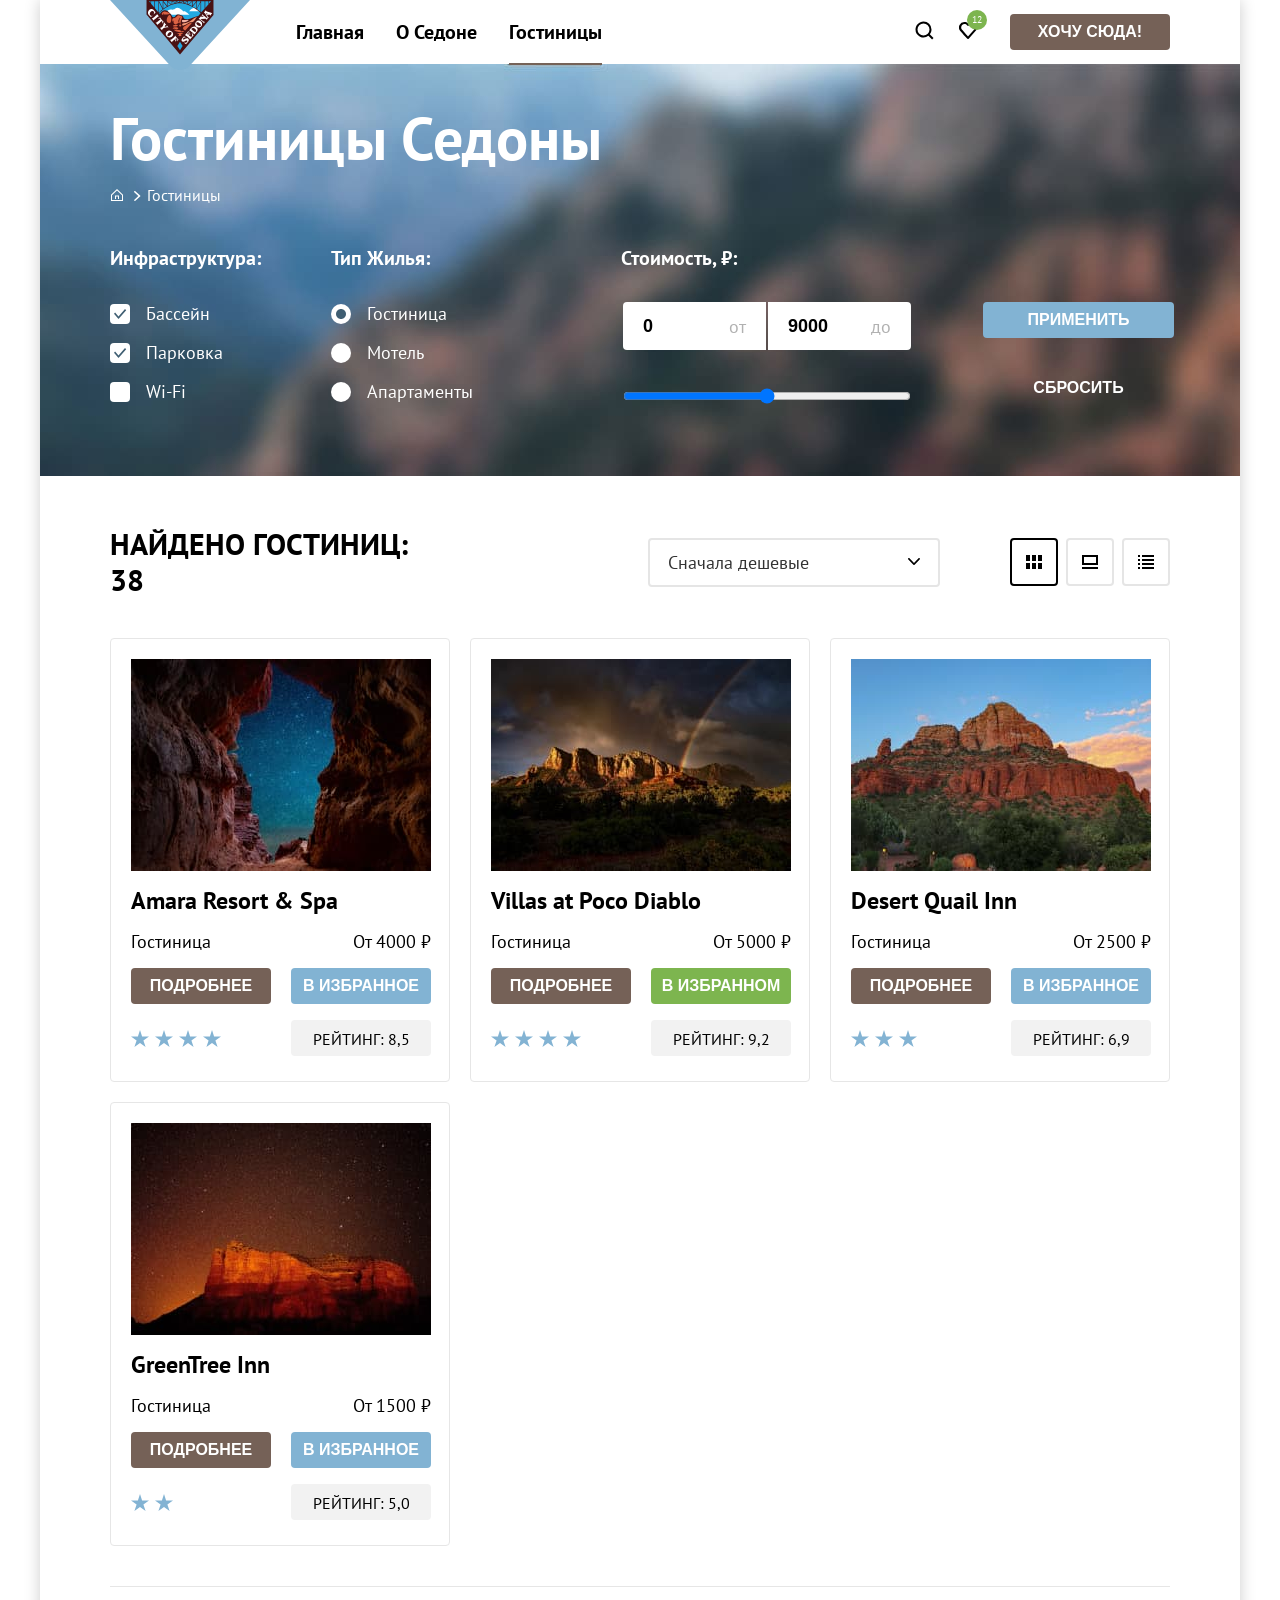
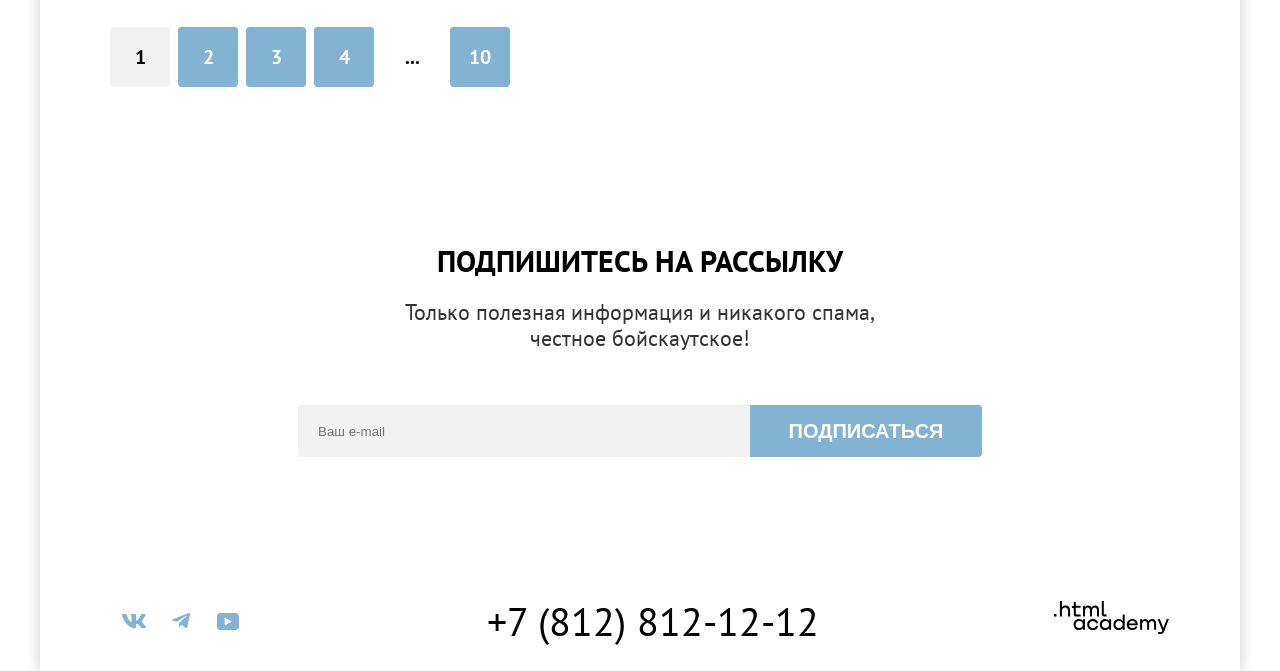
==== commit 325550e3: "Стилизует страницу каталога Добавляет иконки в сортировку и в рейтинг" ====
--- a/catalog.html
+++ b/catalog.html
@@ -193,16 +193,19 @@
       <div class="sorting">
         <p class="filter-result">Найдено гостиниц: <span class="filter-result-count">38</span></p>
         <select class="select-control" aria-label="Сортировка">
-          <option value="cheap">Сначала дешёвые</option>
+          <option value="cheap">Сначала дешевые</option>
           <option value="expensive">Сначала дорогие</option>
         </select>
-        <a href="#" class="button button-view">
+        <a href="#" class="button button-view button-view-current">
+          <svg class="view-icon" aria-hidden="true" focusable="false" xmlns="http://www.w3.org/2000/svg" width="16" height="14" fill="none" viewBox="0 0 16 14"><path fill="#000" d="M4 0H0v6h4zM16 0h-4v6h4zM10 0H6v6h4zM4 8H0v6h4zM16 8h-4v6h4zM10 8H6v6h4z"/></svg>
           <span class="visually-hidden">Показать таблицу</span>
         </a>
         <a class="button button-view" href="#">
+          <svg class="view-icon" aria-hidden="true" focusable="false" xmlns="http://www.w3.org/2000/svg" width="16" height="14" fill="none" viewBox="0 0 16 14"><g fill="#000" clip-path="url(#a)"><path d="M16 12H0v2h16zM14 2v6H2V2zm2-2H0v10h16z"/></g><defs><clipPath id="a"><path fill="#fff" d="M0 0h16v14H0z"/></clipPath></defs></svg>
           <span class="visually-hidden">Показать слайдшоу</span>
         </a>
         <a class="button button-view" href="#">
+          <svg class="view-icon" aria-hidden="true" focusable="false" xmlns="http://www.w3.org/2000/svg" width="16" height="14" fill="none" viewBox="0 0 16 14"><g fill="#000" clip-path="url(#a)"><path d="M2 0H0v2h2zM16 0H4v2h12zM2 4H0v2h2zM16 4H4v2h12zM2 8H0v2h2zM16 8H4v2h12zM2 12H0v2h2zM16 12H4v2h12z"/></g><defs><clipPath id="a"><path fill="#fff" d="M0 0h16v14H0z"/></clipPath></defs></svg>
           <span class="visually-hidden">Показать список</span>
         </a>
       </div>
@@ -223,7 +226,17 @@
             <button class="button button-favorite" type="button">
               В избранное
             </button>
-            <span class="rating-star">звездочки</span>
+            <span class="rating-star">
+              <svg xmlns="http://www.w3.org/2000/svg" width="140" height="37" fill="none" viewBox="0 0 140 37">
+                <defs>
+                  <path id="star" d="m9 0 2.1 6.5H18l-5.6 4 2.2 6.5L9 13l-5.6 4 2.2-6.5-5.6-4h6.9z"/></defs>
+                  <use href="#star" x="0" y="10" class="active" />
+                  <use href="#star" x="24" y="10" class="active" />
+                  <use href="#star" x="48" y="10" class="active" />
+                  <use href="#star" x="72" y="10" class="active" />
+                  <use href="#star" x="96" y="10" class="disabled" />
+              </svg>
+            </span>
             <p class="button button-rating">Рейтинг: 8,5</p>
           </li>
           <li class="hotel-card">
@@ -244,7 +257,17 @@
             >
               В избранном
             </button>
-            <span class="rating-star">звездочки</span>
+            <span class="rating-star">
+              <svg xmlns="http://www.w3.org/2000/svg" width="140" height="37" fill="none" viewBox="0 0 140 37">
+                <defs>
+                  <path id="star" d="m9 0 2.1 6.5H18l-5.6 4 2.2 6.5L9 13l-5.6 4 2.2-6.5-5.6-4h6.9z"/></defs>
+                  <use href="#star" x="0" y="10" class="active" />
+                  <use href="#star" x="24" y="10" class="active" />
+                  <use href="#star" x="48" y="10" class="active" />
+                  <use href="#star" x="72" y="10" class="active" />
+                  <use href="#star" x="96" y="10" class="disabled" />
+              </svg>
+            </span>
             <p class="button button-rating">Рейтинг: 9,2</p>
           </li>
           <li class="hotel-card">
@@ -262,7 +285,17 @@
             <button class="button button-favorite" type="button">
               В избранное
             </button>
-            <span class="rating-star">звездочки</span>
+            <span class="rating-star">
+              <svg xmlns="http://www.w3.org/2000/svg" width="140" height="37" fill="none" viewBox="0 0 140 37">
+                <defs>
+                  <path id="star" d="m9 0 2.1 6.5H18l-5.6 4 2.2 6.5L9 13l-5.6 4 2.2-6.5-5.6-4h6.9z"/></defs>
+                  <use href="#star" x="0" y="10" class="active" />
+                  <use href="#star" x="24" y="10" class="active" />
+                  <use href="#star" x="48" y="10" class="active" />
+                  <use href="#star" x="72" y="10" class="disabled" />
+                  <use href="#star" x="96" y="10" class="disabled" />
+              </svg>
+            </span>
             <p class="button button-rating">Рейтинг: 6,9</p>
           </li>
           <li class="hotel-card">
@@ -280,7 +313,17 @@
             <button class="button button-favorite" type="button">
               В избранное
             </button>
-            <span class="rating-star">звездочки</span>
+            <span class="rating-star">
+              <svg xmlns="http://www.w3.org/2000/svg" width="140" height="37" fill="none" viewBox="0 0 140 37">
+                <defs>
+                  <path id="star" d="m9 0 2.1 6.5H18l-5.6 4 2.2 6.5L9 13l-5.6 4 2.2-6.5-5.6-4h6.9z"/></defs>
+                  <use href="#star" x="0" y="10" class="active" />
+                  <use href="#star" x="24" y="10" class="active" />
+                  <use href="#star" x="48" y="10" class="disabled" />
+                  <use href="#star" x="72" y="10" class="disabled" />
+                  <use href="#star" x="96" y="10" class="disabled" />
+              </svg>
+            </span>
             <p class="button button-rating">Рейтинг: 5,0</p>
           </li>
         </ul>
--- a/styles/styles.css
+++ b/styles/styles.css
@@ -242,14 +242,31 @@
 }
 
 .button-view {
-  display: block;
-  box-sizing: border-box;
-  width: 16px;
-  height: 14px;
-  outline: 2px solid gray;
-  padding: 17px 16px;
-  border: 2px solid #E5E5E5;
+  position: relative;
+  display: flex;
+  align-items: center;
+  justify-content: center;
+  width: 48px;
+  height: 48px;
+  border: 2px solid #e5e5e5;
   border-radius: 4px;
+}
+
+.button-view-current {
+  border: 2px solid #000;
+}
+
+.button-view:not(:last-child) {
+  margin-right: 8px;
+}
+
+.view-icon {
+  position: absolute;
+  top: 0;
+  right: 0;
+  bottom: 0;
+  left: 0;
+  margin: auto;
 }
 
 .button-show-more {
@@ -270,6 +287,19 @@
   background-color: #7db54f;
   width: 140px;
   height: 36px;
+}
+
+.rating-star {
+  display: inline-block;
+  width: 140px;
+}
+
+.rating-star .active {
+  fill: #83b3d3;
+}
+
+.rating-star .disabled {
+  fill: transparent;
 }
 
 .button-rating {
@@ -280,6 +310,7 @@
   font-weight: 400;
   text-align: center;
   padding-top: 9px;
+  cursor: default;
 }
 
 .page-container {
@@ -364,24 +395,37 @@
 .sorting {
   margin: 0 70px;
   display: flex;
-  justify-content: space-between;
   align-items: center;
   margin-bottom: 40px;
-  outline: 2px solid gray;
 }
 
 .filter-result {
   margin: 0;
   padding: 0;
-  margin-right: 200px;
+  width: 338px;
 }
 
 .select-control {
+  -webkit-appearance: none;
+  -moz-appearance: none;
+  appearance: none;
+  width: 292px;
+  margin-left: 200px;
+  margin-right: auto;
+  font-family: inherit;
   color: #333;
-  height: 49px;
-  width: 292px;
-  margin-right: 70px;
-}
+  font-size: 18px;
+  line-height: 21px;
+  padding: 12px 18px;
+  padding-right: 40px;
+  border: 2px solid #e5e5e5;
+  border-radius: 4px;
+  background-color: #FFF;
+  background-image: url("../images/icon-arrow.svg");
+  background-repeat: no-repeat;
+  background-position: right 18px center;
+}
+
 .inner-line {
   margin: 0 70px 40px;
   background-color: #e6e6e6;
@@ -553,7 +597,6 @@
   margin: 0 70px 40px;
   gap: 20px;
   padding: 0;
-  outline: 2px solid gray;
 }
 
 .hotel-card {
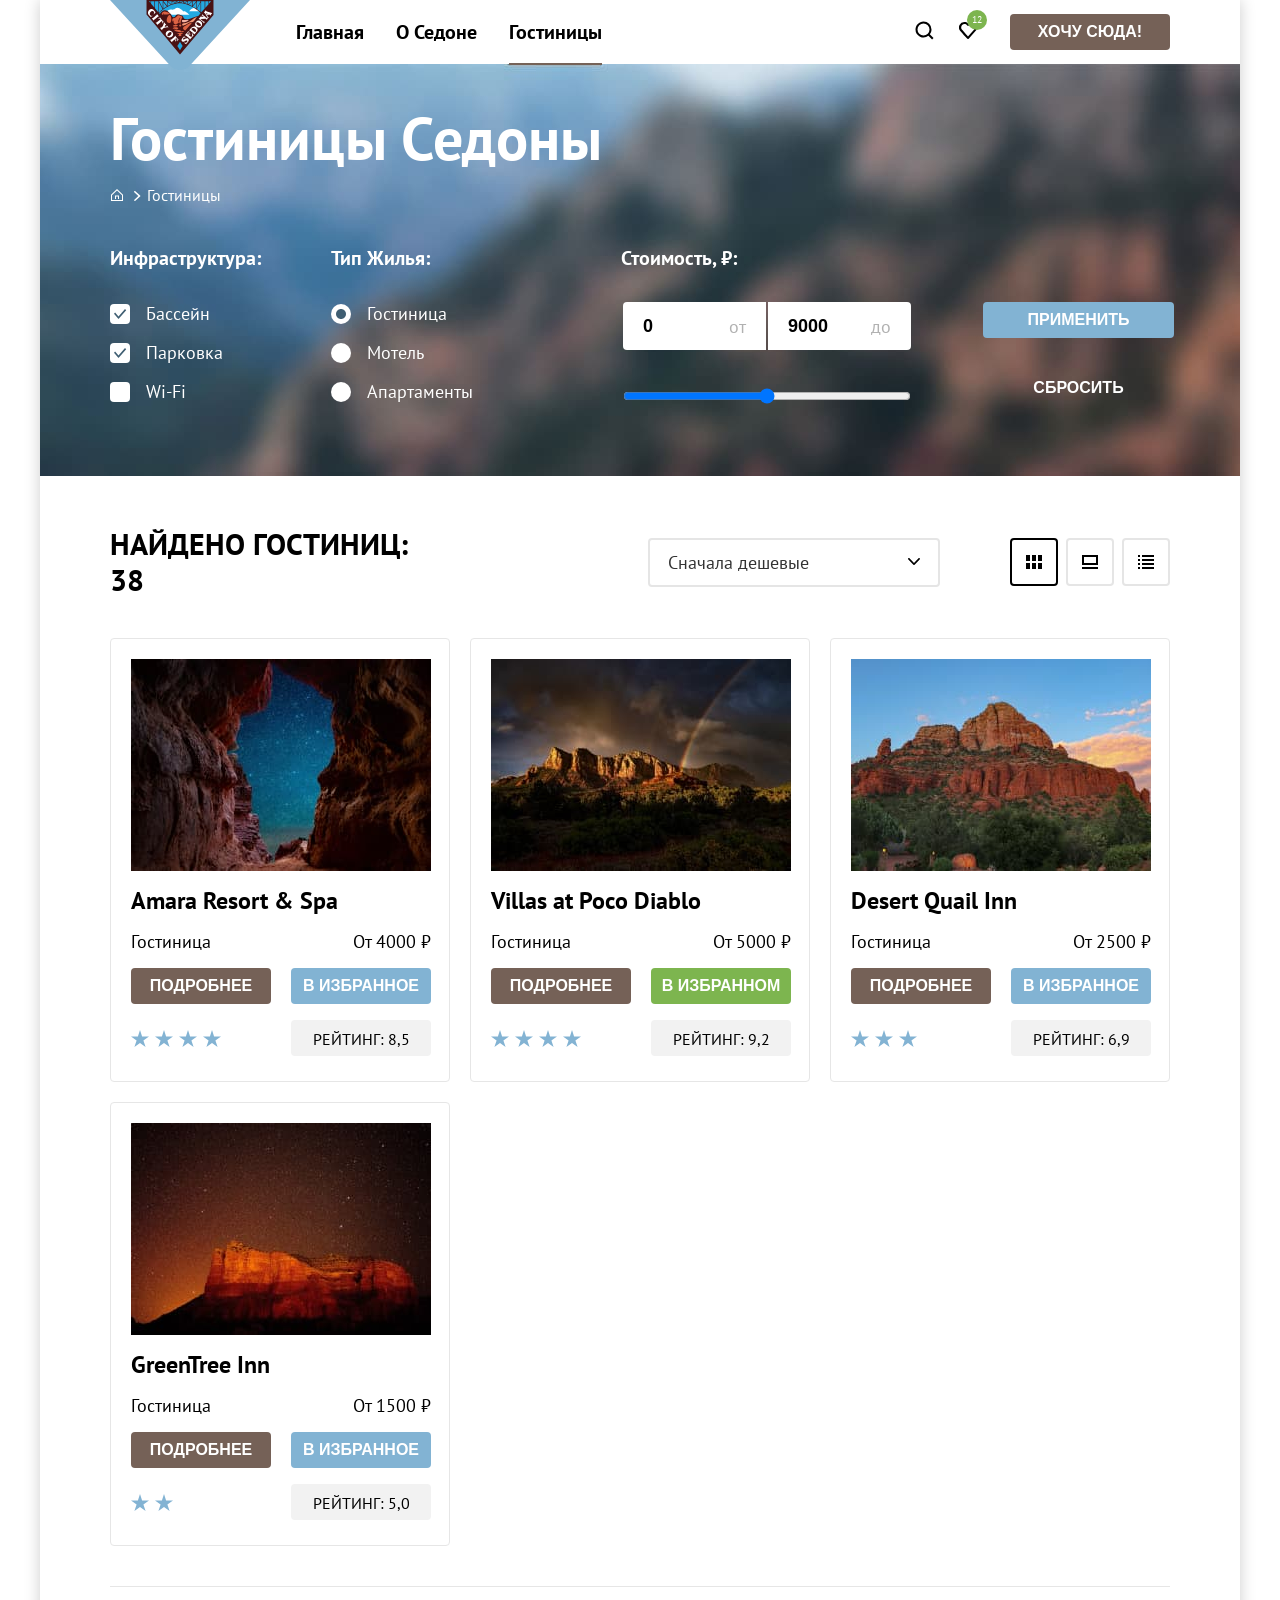
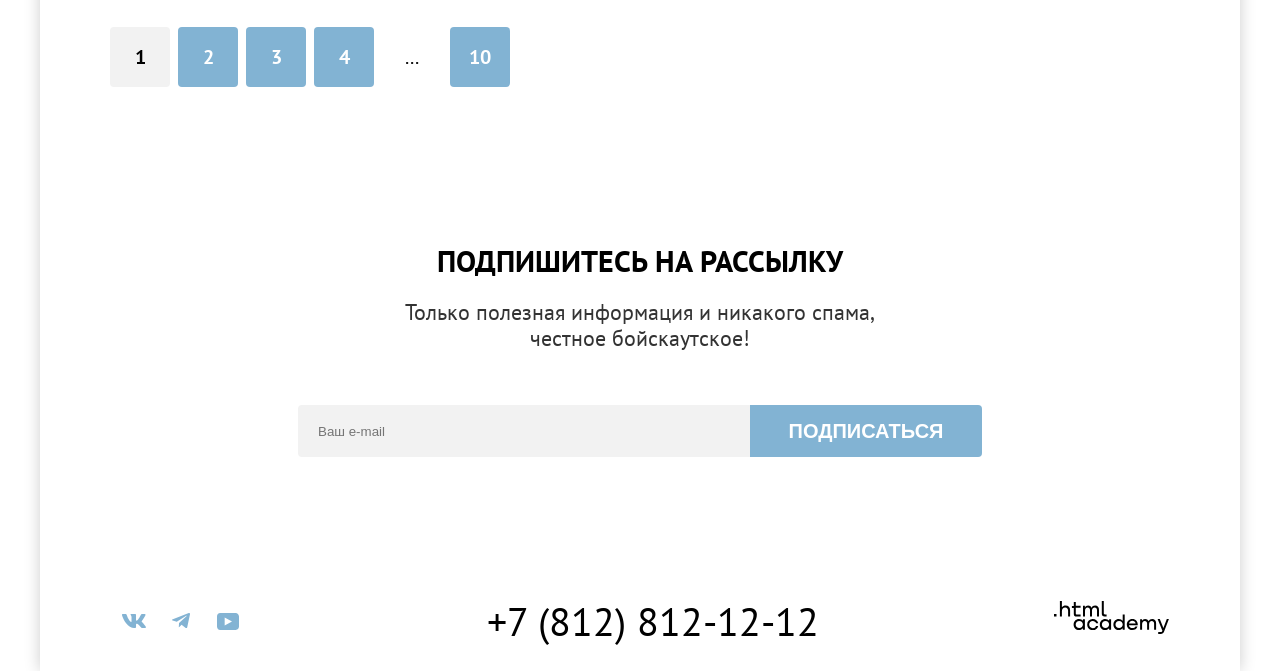
==== commit 99b79491: "Добавляет состояния кнопкам,  пагинации  и хлебным крошкам" ====
--- a/catalog.html
+++ b/catalog.html
@@ -252,7 +252,7 @@
               Подробнее
             </button>
             <button
-              class="button button-favorite button-favorite-active"
+              class="button button-favorite-active"
               type="button"
             >
               В избранном
@@ -341,7 +341,7 @@
           <li class="pagination-item">
             <a class="pagination-link button" href="#">4</a>
           </li>
-          <li class="pagination-link pagination-gap button">...</li>
+          <li class="pagination-link pagination-gap">...</li>
           <li class="pagination-item">
             <a class="pagination-link pagination-next button" href="#">10</a>
           </li>
--- a/styles/styles.css
+++ b/styles/styles.css
@@ -312,6 +312,60 @@
   padding-top: 9px;
   cursor: default;
 }
+
+button.navigation-link-user:hover,
+button.navigation-link-user:focus,
+.hotel-search-button:hover,
+.hotel-search-button:focus,
+.button-show-more:hover,
+.button-show-more:focus {
+  background-color: #615048;
+}
+
+.submit-button:hover,
+.submit-button:focus,
+.apply-filter-button:hover,
+.apply-filter-button:focus,
+.button-favorite:hover,
+.button-favorite:focus,
+.pagination-link:not(.pagination-current):not(.pagination-gap):hover,
+.pagination-link:focus {
+  background-color: #68A2CA;
+}
+
+.button-favorite-active:hover,
+.button-favorite-active:focus {
+  background-color: #6C9E42;
+}
+
+.reset-filter-button:hover,
+.breadcrumbs-link:hover {
+  opacity: 60%;
+}
+
+.reset-filter-button:focus {
+  border: 3px solid #83B3D3;
+}
+
+.button:active {
+  color: #ffffff30;
+}
+
+.breadcrumbs-link:active {
+  opacity: 30%;
+}
+
+.button:not(.reset-filter-button):disabled {
+  color: #FFF;
+  background-color: #E5E5E5;
+  cursor: default;
+}
+
+.reset-filter-button:disabled {
+  opacity: 10%;
+  cursor: default;
+}
+
 
 .page-container {
   width: 1200px;
@@ -512,9 +566,8 @@
   margin-bottom: 64px;
 }
 
-.advantages-item-description,
-.quality-item-description,
-.advantages-list li:not:is(:first-child, :last-child) {
+.advantages-list li:not(:first-child):not(:last-child) .advantages-item-description,
+.quality-item-description {
   color: #333;
 }
 
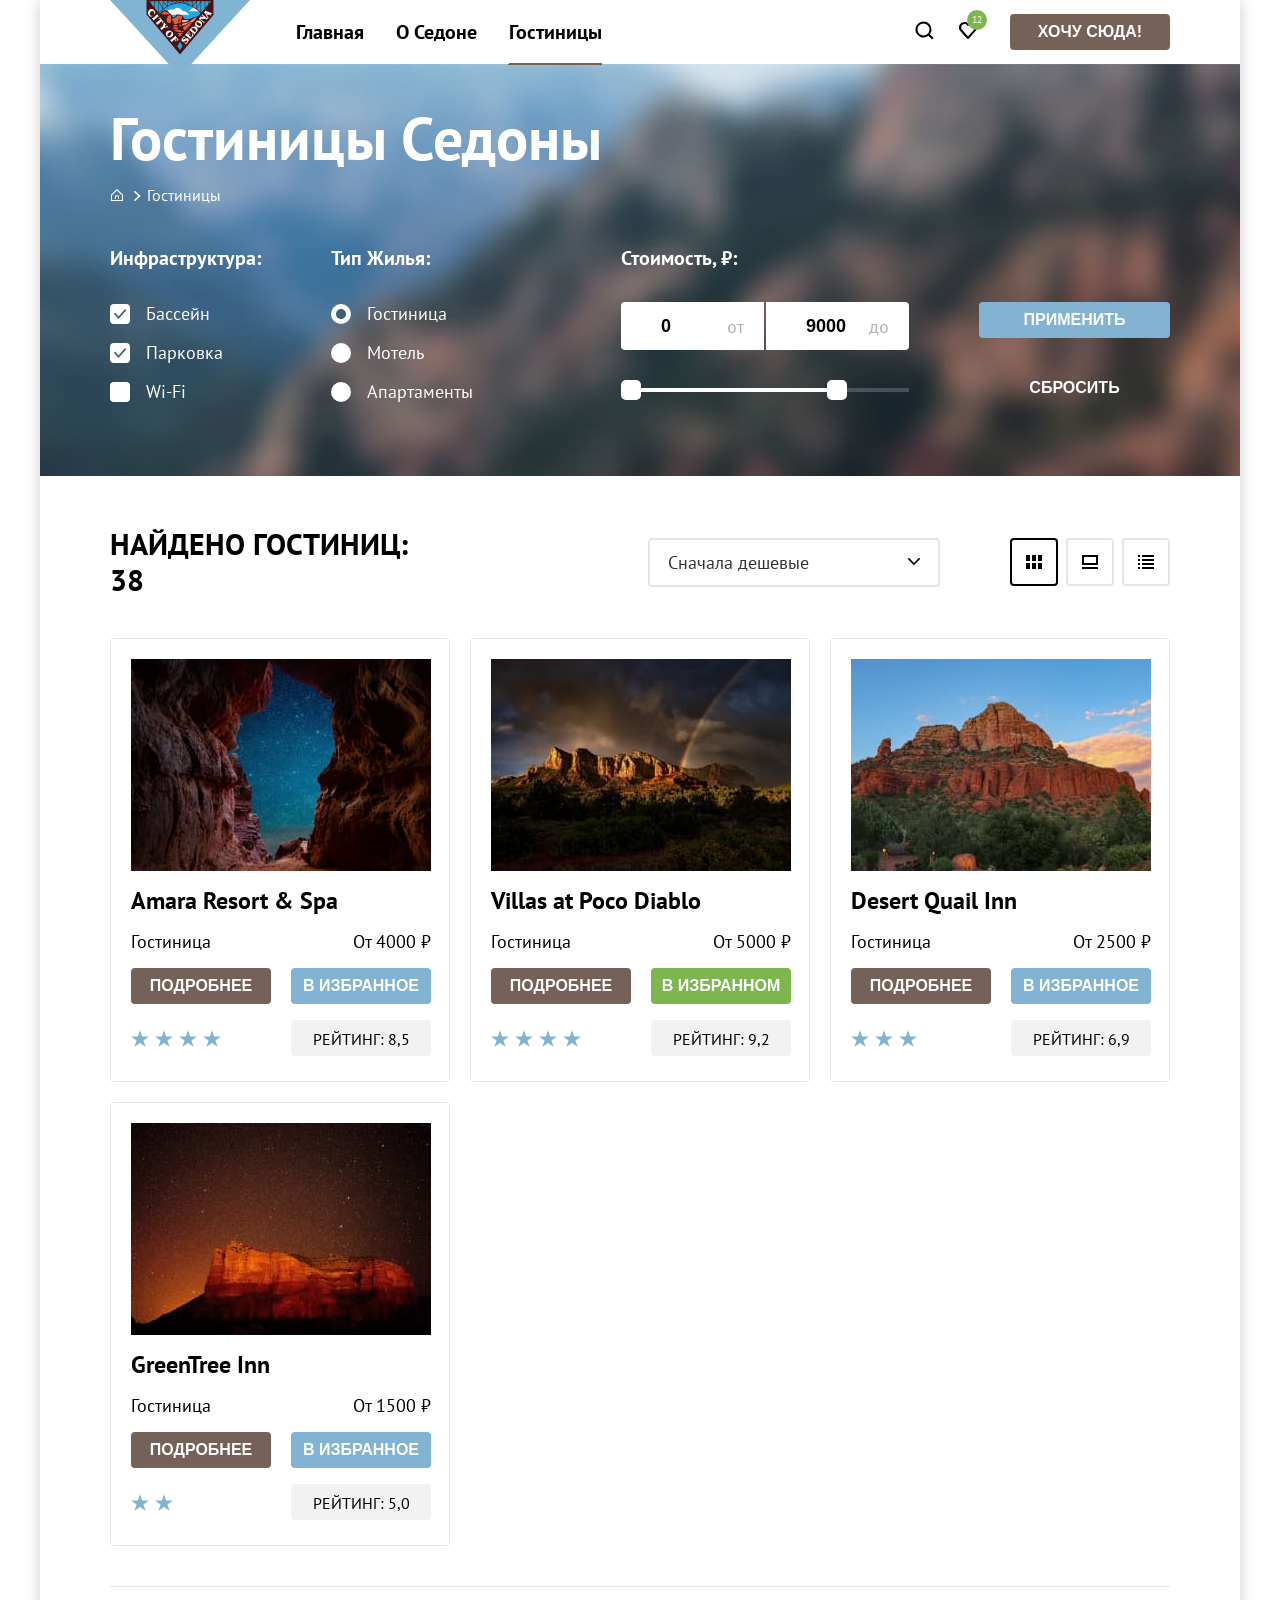
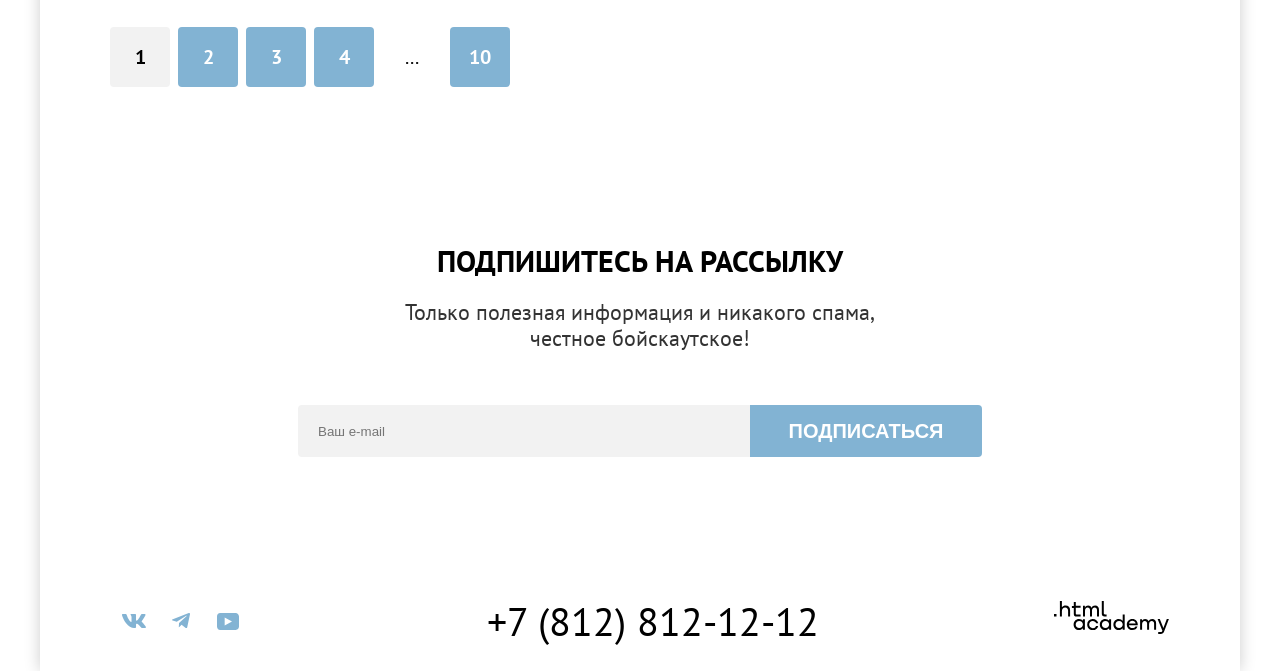
==== commit 5386d004: "Добавляет слайдер на страницу каталога" ====
--- a/catalog.html
+++ b/catalog.html
@@ -1,15 +1,18 @@
 <!doctype html>
 <html lang="ru">
+
   <head>
     <meta charset="utf-8" />
     <title>Каталог</title>
     <link rel="stylesheet" href="styles/styles.css" />
+    <link rel="icon" href="favicon.ico" sizes="32x32" />
   </head>
+
   <body>
     <header class="page-header">
       <nav class="navigation">
         <a class="navigation-logo" href="index.html">
-              <img src="images/logo-sedona.svg" width="140" height="70" alt="Логотип города Седона" />
+          <img src="images/logo-sedona.svg" width="140" height="70" alt="Логотип города Седона" />
         </a>
         <ul class="navigation-list">
           <li class="navigation-item">
@@ -25,7 +28,11 @@
         <ul class="navigation-user">
           <li class="navigation-item">
             <a class="navigation-link-user" href="search.html">
-              <svg class="navigation-icon" fill="currentColor" focusable="false" aria-hidden="true" xmlns="http://www.w3.org/2000/svg" width="20" height="20" fill="none" viewBox="0 0 20 20"><path fill="#000" d="m19.5 18-3.7-3.67c1-1.3 1.7-2.98 1.7-4.87a8 8 0 0 0-8-7.96c-4.4 0-8 3.68-8 8.06a8 8 0 0 0 12.9 6.26l3.7 3.68zm-10-2.48a6 6 0 0 1-6-5.96 6 6 0 0 1 12 0 6 6 0 0 1-6 5.96"/></svg>
+              <svg class="navigation-icon" fill="currentColor" focusable="false" aria-hidden="true"
+                xmlns="http://www.w3.org/2000/svg" width="20" height="20" viewBox="0 0 20 20">
+                <path fill="#000"
+                  d="m19.5 18-3.7-3.67c1-1.3 1.7-2.98 1.7-4.87a8 8 0 0 0-8-7.96c-4.4 0-8 3.68-8 8.06a8 8 0 0 0 12.9 6.26l3.7 3.68zm-10-2.48a6 6 0 0 1-6-5.96 6 6 0 0 1 12 0 6 6 0 0 1-6 5.96" />
+              </svg>
               <span class="visually-hidden">
                 Поиск
               </span>
@@ -33,7 +40,11 @@
           </li>
           <li class="navigation-item">
             <a class="navigation-link-user" href="favorites.html">
-              <svg class="navigation-icon" fill="currentColor" focusable="false" aria-hidden="true" xmlns="http://www.w3.org/2000/svg" width="18" height="17" fill="none" viewBox="0 0 18 17"><path fill="#000" d="M8.9 17a.9.9 0 0 1-.8-.4c-5.4-6.1-6.7-7.5-7-7.9A5.4 5.4 0 0 1 5.5 0C6.8 0 8 .5 9 1.3a5.46 5.46 0 0 1 9 4.1c0 1.3-.5 2.5-1.3 3.4l-7 7.9c-.2.2-.4.3-.8.3m-6-9.5c.3.4 3.5 4 6.1 6.9l6.2-7c.5-.5.7-1.2.7-2 0-1.8-1.5-3.3-3.3-3.3-1 0-2 .5-2.7 1.3-.3.3-.6.4-.9.4s-.6-.2-.8-.4c-.7-.8-1.7-1.3-2.7-1.3-1.8 0-3.3 1.5-3.3 3.3-.1.9.3 1.6.7 2.1q-.15 0 0 0"/></svg>
+              <svg class="navigation-icon" fill="currentColor" focusable="false" aria-hidden="true"
+                xmlns="http://www.w3.org/2000/svg" width="18" height="17" viewBox="0 0 18 17">
+                <path fill="#000"
+                  d="M8.9 17a.9.9 0 0 1-.8-.4c-5.4-6.1-6.7-7.5-7-7.9A5.4 5.4 0 0 1 5.5 0C6.8 0 8 .5 9 1.3a5.46 5.46 0 0 1 9 4.1c0 1.3-.5 2.5-1.3 3.4l-7 7.9c-.2.2-.4.3-.8.3m-6-9.5c.3.4 3.5 4 6.1 6.9l6.2-7c.5-.5.7-1.2.7-2 0-1.8-1.5-3.3-3.3-3.3-1 0-2 .5-2.7 1.3-.3.3-.6.4-.9.4s-.6-.2-.8-.4c-.7-.8-1.7-1.3-2.7-1.3-1.8 0-3.3 1.5-3.3 3.3-.1.9.3 1.6.7 2.1q-.15 0 0 0" />
+              </svg>
               <span class="visually-hidden">
                 Избранное
               </span>
@@ -49,170 +60,172 @@
 
     <main class="main-inner main-container">
       <div class="page-container">
-      <div class="inner-filter">
-      <header class="inner-header">
-        <h1 class="inner-header-title">Гостиницы Седоны</h1>
-        <ul class="breadcrumbs">
-          <li class="breadcrumbs-item">
-            <a class="breadcrumbs-link" href="index.html">
-              <span class="visually-hidden">Главная</span>
-              <svg class="breadcrumbs-icon" aria-hidden="true" focusable="false" xmlns="http://www.w3.org/2000/svg" width="21" height="20" fill="none" viewBox="0 0 21 20"><path fill="#fff" d="M10 3 4 8.8V15h12V8.8zm5 11H5V9.2l5-4.8 5 4.8z"/><path fill="#fff" d="M8 13h1v-2.5h2V13h1V9.5H8z"/></svg>
-            </a>
-          </li>
-          <li class="breadcrumbs-item">
-            <svg class="breadcrumbs-icon breadcrumbs-icon-arrow" aria-hidden="true" focusable="false" xmlns="http://www.w3.org/2000/svg" width="20" height="20" fill="none" viewBox="0 0 20 20"><path fill="#fff" d="M13.11 9.44 8.36 5.19c-.25-.25-.75-.25-1.12 0s-.25.75 0 1l4.12 3.75-4 3.75a.76.76 0 0 0 0 1c0 .12.38.25.5.25.13 0 .38-.13.5-.25l4.75-4.25a.6.6 0 0 0 0-1"/></svg>
-          </li>
-          <li class="breadcrumbs-item">
-            <a class="breadcrumbs-link">Гостиницы</a>
-          </li>
-        </ul>
-      </header>
-
-      <section class="catalog-hotels">
-        <h2 class="visually-hidden">Список гостиниц с фильтрами</h2>
-        <form
-          class="catalog-filter"
-          action="https://echo.htmlacademy.ru/"
-          method="get"
-        >
-        <div class="left-filter">
-          <fieldset class="catalog-filter-group">
-            <legend class="catalog-filter-title">Инфраструктура:</legend>
-            <ul class="catalog-filter-list">
-              <li class="catalog-filter-item">
-                <label class="control">
-                  <input
-                    class="control-input"
-                    type="checkbox"
-                    name="swimming-pool"
-                    checked
-                  />
-                  <span class="control-label">Бассейн</span>
-                </label>
+        <div class="inner-filter">
+          <header class="inner-header">
+            <h1 class="inner-header-title">Гостиницы Седоны</h1>
+            <ul class="breadcrumbs">
+              <li class="breadcrumbs-item">
+                <a class="breadcrumbs-link" href="index.html">
+                  <span class="visually-hidden">Главная</span>
+                  <svg class="breadcrumbs-icon" aria-hidden="true" focusable="false" xmlns="http://www.w3.org/2000/svg"
+                    width="21" height="20" fill="none" viewBox="0 0 21 20">
+                    <path fill="#fff" d="M10 3 4 8.8V15h12V8.8zm5 11H5V9.2l5-4.8 5 4.8z" />
+                    <path fill="#fff" d="M8 13h1v-2.5h2V13h1V9.5H8z" />
+                  </svg>
+                </a>
               </li>
-              <li class="catalog-filter-item">
-                <label class="control">
-                  <input
-                    class="control-input"
-                    type="checkbox"
-                    name="parking"
-                    checked
-                  />
-                  <span class="control-label">Парковка</span>
-                </label>
+              <li class="breadcrumbs-item">
+                <svg class="breadcrumbs-icon breadcrumbs-icon-arrow" aria-hidden="true" focusable="false"
+                  xmlns="http://www.w3.org/2000/svg" width="20" height="20" fill="none" viewBox="0 0 20 20">
+                  <path fill="#fff"
+                    d="M13.11 9.44 8.36 5.19c-.25-.25-.75-.25-1.12 0s-.25.75 0 1l4.12 3.75-4 3.75a.76.76 0 0 0 0 1c0 .12.38.25.5.25.13 0 .38-.13.5-.25l4.75-4.25a.6.6 0 0 0 0-1" />
+                </svg>
               </li>
-              <li class="catalog-filter-item">
-                <label class="control">
-                  <input class="control-input" type="checkbox" name="wi-fi" />
-                  <span class="control-label">Wi-Fi</span>
-                </label>
+              <li class="breadcrumbs-item">
+                <a class="breadcrumbs-link">Гостиницы</a>
               </li>
             </ul>
-          </fieldset>
-
-          <fieldset class="catalog-filter-group">
-            <legend class="catalog-filter-title">Тип Жилья:</legend>
-            <ul class="catalog-filter-list">
-              <li class="catalog-filter-item">
-                <label class="control">
-                  <input
-                    class="control-input"
-                    type="radio"
-                    name="housing-type"
-                    value="hotel"
-                    checked
-                  />
-                  <span class="control-label control-radio">Гостиница</span>
-                </label>
-              </li>
-              <li class="catalog-filter-item">
-                <label class="control">
-                  <input
-                    class="control-input"
-                    type="radio"
-                    name="housing-type"
-                    value="motel"
-                  />
-                  <span class="control-label control-radio">Мотель</span>
-                </label>
-              </li>
-              <li class="catalog-filter-item">
-                <label class="control">
-                  <input
-                    class="control-input"
-                    type="radio"
-                    name="housing-type"
-                    value="apartment"
-                  />
-                  <span class="control-label control-radio">Апартаменты</span>
-                </label>
-              </li>
-            </ul>
-          </fieldset>
+          </header>
+
+          <section class="catalog-hotels">
+            <h2 class="visually-hidden">Список гостиниц с фильтрами</h2>
+              <form class="catalog-filter" action="https://echo.htmlacademy.ru/" method="get">
+                <div class="left-filter">
+                  <fieldset class="catalog-filter-group">
+                    <legend class="catalog-filter-title">Инфраструктура:</legend>
+                    <ul class="catalog-filter-list">
+                      <li class="catalog-filter-item">
+                        <label class="control">
+                          <input class="control-input" type="checkbox" name="swimming-pool" checked />
+                          <span class="control-label">Бассейн</span>
+                        </label>
+                      </li>
+                      <li class="catalog-filter-item">
+                        <label class="control">
+                          <input class="control-input" type="checkbox" name="parking" checked />
+                          <span class="control-label">Парковка</span>
+                        </label>
+                      </li>
+                      <li class="catalog-filter-item">
+                        <label class="control">
+                          <input class="control-input" type="checkbox" name="wi-fi" />
+                          <span class="control-label">Wi-Fi</span>
+                        </label>
+                      </li>
+                    </ul>
+                  </fieldset>
+
+                  <fieldset class="catalog-filter-group">
+                    <legend class="catalog-filter-title">Тип Жилья:</legend>
+                    <ul class="catalog-filter-list">
+                      <li class="catalog-filter-item">
+                        <label class="control">
+                          <input class="control-input" type="radio" name="housing-type" value="hotel" checked />
+                          <span class="control-label control-radio">Гостиница</span>
+                        </label>
+                      </li>
+                      <li class="catalog-filter-item">
+                        <label class="control">
+                          <input class="control-input" type="radio" name="housing-type" value="motel" />
+                          <span class="control-label control-radio">Мотель</span>
+                        </label>
+                      </li>
+                      <li class="catalog-filter-item">
+                        <label class="control">
+                          <input class="control-input" type="radio" name="housing-type" value="apartment" />
+                          <span class="control-label control-radio">Апартаменты</span>
+                        </label>
+                      </li>
+                    </ul>
+                  </fieldset>
+                </div>
+
+                <div class="right-filter">
+                  <fieldset class="catalog-filter-group">
+                    <legend class="catalog-filter-title">Стоимость, ₽:</legend>
+                    <ul class="catalog-filter-list">
+                      <li class="catalog-filter-item">
+                        <label class="control low">
+                          <input class="control-input" type="number" name="price-low" value="0" />
+                        </label>
+                      </li>
+                      <li class="catalog-filter-item">
+                        <label class="control high">
+                          <input class="control-input" type="number" name="price-high" value="9000" />
+                        </label>
+                      </li>
+                      <li class="catalog-filter-item">
+                        <div class="control">
+                          <div class="control-range">
+                            <div class="range-bar" style="left: 0; width: 226px;">
+                              <button class="range-toggle toggle-min" type="button">
+                                <span class="visually-hidden">Изменить минимальную цену</span>
+                              </button>
+                              <button class="range-toggle toggle-max" type="button">
+                                <span class="visually-hidden">Изменить максимальную цену</span>
+                              </button>
+                            </div>
+                          </div>
+                        </div>
+                      </li>
+                    </ul>
+                  </fieldset>
+
+                  <div class="filter-buttons">
+                    <button class="button apply-filter-button" type="submit">Применить</button>
+                    <button class="button reset-filter-button" type="reset">Сбросить</button>
+                  </div>
+                </div>
+              </form>
         </div>
-
-        <div class="right-filter">
-          <fieldset class="catalog-filter-group">
-            <legend class="catalog-filter-title">Стоимость, ₽:</legend>
-            <ul class="catalog-filter-list">
-              <li class="catalog-filter-item">
-                <label class="control low">
-                  <input
-                    class="control-input"
-                    type="number"
-                    name="price-low"
-                    value="0"
-                  />
-                </label>
-              </li>
-              <li class="catalog-filter-item">
-                <label class="control high">
-                  <input
-                    class="control-input"
-                    type="number"
-                    name="price-high"
-                    value="9000"
-                  />
-                </label>
-              </li>
-              <li class="catalog-filter-item">
-                <label class="control">
-                  <input class="control-input" type="range" />
-                </label>
-              </li>
-            </ul>
-          </fieldset>
-
-          <div class="filter-buttons">
-          <button class="button apply-filter-button" type="submit">Применить</button>
-          <button class="button reset-filter-button" type="reset">Сбросить</button>
-          </div>
-          </div>
-        </form>
-      </div>
-      <div class="sorting">
-        <p class="filter-result">Найдено гостиниц: <span class="filter-result-count">38</span></p>
-        <select class="select-control" aria-label="Сортировка">
-          <option value="cheap">Сначала дешевые</option>
-          <option value="expensive">Сначала дорогие</option>
-        </select>
-        <a href="#" class="button button-view button-view-current">
-          <svg class="view-icon" aria-hidden="true" focusable="false" xmlns="http://www.w3.org/2000/svg" width="16" height="14" fill="none" viewBox="0 0 16 14"><path fill="#000" d="M4 0H0v6h4zM16 0h-4v6h4zM10 0H6v6h4zM4 8H0v6h4zM16 8h-4v6h4zM10 8H6v6h4z"/></svg>
-          <span class="visually-hidden">Показать таблицу</span>
-        </a>
-        <a class="button button-view" href="#">
-          <svg class="view-icon" aria-hidden="true" focusable="false" xmlns="http://www.w3.org/2000/svg" width="16" height="14" fill="none" viewBox="0 0 16 14"><g fill="#000" clip-path="url(#a)"><path d="M16 12H0v2h16zM14 2v6H2V2zm2-2H0v10h16z"/></g><defs><clipPath id="a"><path fill="#fff" d="M0 0h16v14H0z"/></clipPath></defs></svg>
-          <span class="visually-hidden">Показать слайдшоу</span>
-        </a>
-        <a class="button button-view" href="#">
-          <svg class="view-icon" aria-hidden="true" focusable="false" xmlns="http://www.w3.org/2000/svg" width="16" height="14" fill="none" viewBox="0 0 16 14"><g fill="#000" clip-path="url(#a)"><path d="M2 0H0v2h2zM16 0H4v2h12zM2 4H0v2h2zM16 4H4v2h12zM2 8H0v2h2zM16 8H4v2h12zM2 12H0v2h2zM16 12H4v2h12z"/></g><defs><clipPath id="a"><path fill="#fff" d="M0 0h16v14H0z"/></clipPath></defs></svg>
-          <span class="visually-hidden">Показать список</span>
-        </a>
-      </div>
+        <div class="sorting">
+          <p class="filter-result">Найдено гостиниц: <span class="filter-result-count">38</span></p>
+          <select class="select-control" aria-label="Сортировка">
+            <option value="cheap">Сначала дешевые</option>
+            <option value="expensive">Сначала дорогие</option>
+          </select>
+          <a href="#" class="button button-view button-view-current">
+            <svg class="view-icon" aria-hidden="true" focusable="false" xmlns="http://www.w3.org/2000/svg" width="16"
+              height="14" fill="none" viewBox="0 0 16 14">
+              <path fill="#000" d="M4 0H0v6h4zM16 0h-4v6h4zM10 0H6v6h4zM4 8H0v6h4zM16 8h-4v6h4zM10 8H6v6h4z" />
+            </svg>
+            <span class="visually-hidden">Показать таблицу</span>
+          </a>
+          <a class="button button-view" href="#">
+            <svg class="view-icon" aria-hidden="true" focusable="false" xmlns="http://www.w3.org/2000/svg" width="16"
+              height="14" fill="none" viewBox="0 0 16 14">
+              <g fill="#000" clip-path="url(#slide)">
+                <path d="M16 12H0v2h16zM14 2v6H2V2zm2-2H0v10h16z" />
+              </g>
+              <defs>
+                <clipPath id="slide">
+                  <path fill="#fff" d="M0 0h16v14H0z" />
+                </clipPath>
+              </defs>
+            </svg>
+            <span class="visually-hidden">Показать слайдшоу</span>
+          </a>
+          <a class="button button-view" href="#">
+            <svg class="view-icon" aria-hidden="true" focusable="false" xmlns="http://www.w3.org/2000/svg" width="16"
+              height="14" fill="none" viewBox="0 0 16 14">
+              <g fill="#000" clip-path="url(#list)">
+                <path
+                  d="M2 0H0v2h2zM16 0H4v2h12zM2 4H0v2h2zM16 4H4v2h12zM2 8H0v2h2zM16 8H4v2h12zM2 12H0v2h2zM16 12H4v2h12z" />
+              </g>
+              <defs>
+                <clipPath id="list">
+                  <path fill="#fff" d="M0 0h16v14H0z" />
+                </clipPath>
+              </defs>
+            </svg>
+            <span class="visually-hidden">Показать список</span>
+          </a>
+        </div>
         <ul class="hotel-list">
           <li class="hotel-card">
             <a class="hotel-card-link" href="hotel.html">
-              <img class="hotel-card-image" src="images/catalog/hotel-1.jpg" width="300" height="212" alt="Гостиница Amara Resort & Spa" />
+              <img class="hotel-card-image" src="images/catalog/hotel-1.jpg" width="300" height="212"
+                alt="Гостиница Amara Resort & Spa" />
 
             </a>
             <a class="hotel-card-link" href="#">
@@ -229,19 +242,21 @@
             <span class="rating-star">
               <svg xmlns="http://www.w3.org/2000/svg" width="140" height="37" fill="none" viewBox="0 0 140 37">
                 <defs>
-                  <path id="star" d="m9 0 2.1 6.5H18l-5.6 4 2.2 6.5L9 13l-5.6 4 2.2-6.5-5.6-4h6.9z"/></defs>
-                  <use href="#star" x="0" y="10" class="active" />
-                  <use href="#star" x="24" y="10" class="active" />
-                  <use href="#star" x="48" y="10" class="active" />
-                  <use href="#star" x="72" y="10" class="active" />
-                  <use href="#star" x="96" y="10" class="disabled" />
+                  <path id="star" d="m9 0 2.1 6.5H18l-5.6 4 2.2 6.5L9 13l-5.6 4 2.2-6.5-5.6-4h6.9z" />
+                </defs>
+                <use href="#star" x="0" y="10" class="active" />
+                <use href="#star" x="24" y="10" class="active" />
+                <use href="#star" x="48" y="10" class="active" />
+                <use href="#star" x="72" y="10" class="active" />
+                <use href="#star" x="96" y="10" class="disabled" />
               </svg>
             </span>
             <p class="button button-rating">Рейтинг: 8,5</p>
           </li>
           <li class="hotel-card">
             <a class="hotel-card-link" href="hotel.html">
-              <img class="hotel-card-image" src="images/catalog/hotel-2.jpg" width="300" height="212" alt="Гостиница Villas at Poco Diablo" />
+              <img class="hotel-card-image" src="images/catalog/hotel-2.jpg" width="300" height="212"
+                alt="Гостиница Villas at Poco Diablo" />
             </a>
             <a class="hotel-card-link" href="#">
               <h3 class="hotel-card-title">Villas at Poco Diablo</h3>
@@ -251,28 +266,24 @@
             <button class="button button-show-more" type="button">
               Подробнее
             </button>
-            <button
-              class="button button-favorite-active"
-              type="button"
-            >
+            <button class="button button-favorite-active" type="button">
               В избранном
             </button>
             <span class="rating-star">
               <svg xmlns="http://www.w3.org/2000/svg" width="140" height="37" fill="none" viewBox="0 0 140 37">
-                <defs>
-                  <path id="star" d="m9 0 2.1 6.5H18l-5.6 4 2.2 6.5L9 13l-5.6 4 2.2-6.5-5.6-4h6.9z"/></defs>
-                  <use href="#star" x="0" y="10" class="active" />
-                  <use href="#star" x="24" y="10" class="active" />
-                  <use href="#star" x="48" y="10" class="active" />
-                  <use href="#star" x="72" y="10" class="active" />
-                  <use href="#star" x="96" y="10" class="disabled" />
+                <use href="#star" x="0" y="10" class="active" />
+                <use href="#star" x="24" y="10" class="active" />
+                <use href="#star" x="48" y="10" class="active" />
+                <use href="#star" x="72" y="10" class="active" />
+                <use href="#star" x="96" y="10" class="disabled" />
               </svg>
             </span>
             <p class="button button-rating">Рейтинг: 9,2</p>
           </li>
           <li class="hotel-card">
             <a class="hotel-card-link" href="hotel.html">
-              <img class="hotel-card-image" src="images/catalog/hotel-3.jpg" width="300" height="212" alt="Гостиница Desert Quail Inn" />
+              <img class="hotel-card-image" src="images/catalog/hotel-3.jpg" width="300" height="212"
+                alt="Гостиница Desert Quail Inn" />
             </a>
             <a class="hotel-card-link" href="#">
               <h3 class="hotel-card-title">Desert Quail Inn</h3>
@@ -287,20 +298,19 @@
             </button>
             <span class="rating-star">
               <svg xmlns="http://www.w3.org/2000/svg" width="140" height="37" fill="none" viewBox="0 0 140 37">
-                <defs>
-                  <path id="star" d="m9 0 2.1 6.5H18l-5.6 4 2.2 6.5L9 13l-5.6 4 2.2-6.5-5.6-4h6.9z"/></defs>
-                  <use href="#star" x="0" y="10" class="active" />
-                  <use href="#star" x="24" y="10" class="active" />
-                  <use href="#star" x="48" y="10" class="active" />
-                  <use href="#star" x="72" y="10" class="disabled" />
-                  <use href="#star" x="96" y="10" class="disabled" />
+                <use href="#star" x="0" y="10" class="active" />
+                <use href="#star" x="24" y="10" class="active" />
+                <use href="#star" x="48" y="10" class="active" />
+                <use href="#star" x="72" y="10" class="disabled" />
+                <use href="#star" x="96" y="10" class="disabled" />
               </svg>
             </span>
             <p class="button button-rating">Рейтинг: 6,9</p>
           </li>
           <li class="hotel-card">
             <a class="hotel-card-link" href="hotel.html">
-              <img class="hotel-card-image" src="images/catalog/hotel-4.jpg" width="300" height="212" alt="Гостиница GreenTree Inn" />
+              <img class="hotel-card-image" src="images/catalog/hotel-4.jpg" width="300" height="212"
+                alt="Гостиница GreenTree Inn" />
             </a>
             <a class="hotel-card-link" href="#">
               <h3 class="hotel-card-title">GreenTree Inn</h3>
@@ -314,14 +324,12 @@
               В избранное
             </button>
             <span class="rating-star">
-              <svg xmlns="http://www.w3.org/2000/svg" width="140" height="37" fill="none" viewBox="0 0 140 37">
-                <defs>
-                  <path id="star" d="m9 0 2.1 6.5H18l-5.6 4 2.2 6.5L9 13l-5.6 4 2.2-6.5-5.6-4h6.9z"/></defs>
-                  <use href="#star" x="0" y="10" class="active" />
-                  <use href="#star" x="24" y="10" class="active" />
-                  <use href="#star" x="48" y="10" class="disabled" />
-                  <use href="#star" x="72" y="10" class="disabled" />
-                  <use href="#star" x="96" y="10" class="disabled" />
+              <svg xmlns="http://www.w3.org/2000/svg" width="140" height="37" fill="none">
+                <use href="#star" x="0" y="10" class="active" />
+                <use href="#star" x="24" y="10" class="active" />
+                <use href="#star" x="48" y="10" class="disabled" />
+                <use href="#star" x="72" y="10" class="disabled" />
+                <use href="#star" x="96" y="10" class="disabled" />
               </svg>
             </span>
             <p class="button button-rating">Рейтинг: 5,0</p>
@@ -346,46 +354,60 @@
             <a class="pagination-link pagination-next button" href="#">10</a>
           </li>
         </ul>
-      </section>
-
-      <section class="newsletter newsletter-inner">
-        <h2 class="newsletter-title">Подпишитесь на рассылку</h2>
-        <p class="newsletter-description">Только полезная информация и никакого спама, честное бойскаутское!</p>
-        <form class="newsletter-form" action="https://echo.htmlacademy.ru/" method="post">
-          <label for="newsletter-email">
-            <span class="visually-hidden">Ваш email</span>
-          </label>
-          <input class="newsletter-email-input" type="email" id="newsletter-email" name="newsletter-email" placeholder="Ваш e-mail">
-          <button class="button submit-button" type="submit">Подписаться</button>
-        </form>
-      </section>
+        </section>
+
+        <section class="newsletter newsletter-inner">
+          <h2 class="newsletter-title">Подпишитесь на рассылку</h2>
+          <p class="newsletter-description">Только полезная информация и никакого спама, честное бойскаутское!</p>
+          <form class="newsletter-form" action="https://echo.htmlacademy.ru/" method="post">
+            <label for="newsletter-email">
+              <span class="visually-hidden">Ваш email</span>
+            </label>
+            <input class="newsletter-email-input" type="email" id="newsletter-email" name="newsletter-email"
+              placeholder="Ваш e-mail">
+            <button class="button submit-button" type="submit">Подписаться</button>
+          </form>
+        </section>
       </div>
     </main>
 
     <footer class="page-footer">
       <div class="page-footer-container">
-      <section class="footer-contacts">
-        <h2 class="visually-hidden">Контакты</h2>
-        <ul class="footer-social-list">
-          <li class="footer-social-item">
-            <a class="footer-social-link" href="https://vk.com/htmlacademy">
-              <svg aria-hidden="true" focusable="false" xmlns="http://www.w3.org/2000/svg" width="24" height="14" fill="none" viewBox="0 0 24 14"><path fill="#83b3d3" fill-rule="evenodd" d="M23.45.95c.17-.55 0-.95-.8-.95h-2.62c-.67 0-.98.35-1.14.73 0 0-1.34 3.2-3.23 5.27-.61.6-.89.8-1.22.8-.17 0-.42-.2-.42-.74V.95c0-.66-.18-.95-.74-.95H9.15c-.42 0-.67.3-.67.6 0 .61.95.76 1.05 2.5v3.8c0 .84-.16.99-.5.99-.88 0-3.05-3.21-4.33-6.89-.25-.71-.5-1-1.17-1H.9C.15 0 0 .35 0 .73c0 .68.89 4.07 4.14 8.55C6.32 12.34 9.38 14 12.16 14c1.67 0 1.88-.37 1.88-1v-2.32c0-.73.16-.88.69-.88.38 0 1.05.2 2.61 1.67C19.11 13.22 19.4 14 20.41 14h2.62c.75 0 1.13-.37.91-1.1-.24-.72-1.09-1.77-2.21-3.02-.62-.7-1.53-1.47-1.81-1.86-.4-.49-.28-.7 0-1.14 0 0 3.2-4.43 3.53-5.93" clip-rule="evenodd"/></svg>
-              <span class="visually-hidden">ВК</span>
-            </a>
-          </li>
-          <li class="footer-social-item">
-            <a class="footer-social-link" href="https://t.me/htmlacademy">
-              <svg aria-hidden="true" focusable="false" xmlns="http://www.w3.org/2000/svg" width="18" height="16" fill="none" viewBox="0 0 18 16"><path fill="#83b3d3" d="M16.79.1.84 6.25c-1.09.43-1.08 1.04-.2 1.31l4.1 1.28 9.47-5.98c.44-.27.85-.12.52.18L7.05 9.96l-.28 4.22c.41 0 .6-.19.83-.41l1.99-1.93 4.13 3.05c.77.42 1.31.2 1.5-.7l2.72-12.8c.28-1.12-.43-1.62-1.16-1.3"/></svg>
-              <span class="visually-hidden">Телеграм</span>
-            </a>
-          </li>
-          <li class="footer-social-item">
-            <a class="footer-social-link" href="https://www.youtube.com/user/htmlacademyru">
-              <svg aria-hidden="true" focusable="false" xmlns="http://www.w3.org/2000/svg" width="22" height="17" fill="none" viewBox="0 0 22 17"><path fill="#83b3d3" d="M18.6 0H3.18C1.31 0 0 1.6 0 3.4v10.1C0 15.4 1.31 17 3.17 17h15.66c1.64 0 3.17-1.6 3.17-3.4V3.4C21.78 1.6 20.47 0 18.6 0M7.67 12.54V4.46L15 8.5z"/></svg>
-              <span class="visually-hidden">Youtube</span>
-            </a>
-          </li>
-        </ul>
+        <section class="footer-contacts">
+          <h2 class="visually-hidden">Контакты</h2>
+          <ul class="footer-social-list">
+            <li class="footer-social-item">
+              <a class="footer-social-link" href="https://vk.com/htmlacademy">
+                <svg class="footer-social-icon" aria-hidden="true" focusable="false" xmlns="http://www.w3.org/2000/svg"
+                  width="24" height="14" fill="none" viewBox="0 0 24 14">
+                  <path fill-rule="evenodd"
+                    d="M23.45.95c.17-.55 0-.95-.8-.95h-2.62c-.67 0-.98.35-1.14.73 0 0-1.34 3.2-3.23 5.27-.61.6-.89.8-1.22.8-.17 0-.42-.2-.42-.74V.95c0-.66-.18-.95-.74-.95H9.15c-.42 0-.67.3-.67.6 0 .61.95.76 1.05 2.5v3.8c0 .84-.16.99-.5.99-.88 0-3.05-3.21-4.33-6.89-.25-.71-.5-1-1.17-1H.9C.15 0 0 .35 0 .73c0 .68.89 4.07 4.14 8.55C6.32 12.34 9.38 14 12.16 14c1.67 0 1.88-.37 1.88-1v-2.32c0-.73.16-.88.69-.88.38 0 1.05.2 2.61 1.67C19.11 13.22 19.4 14 20.41 14h2.62c.75 0 1.13-.37.91-1.1-.24-.72-1.09-1.77-2.21-3.02-.62-.7-1.53-1.47-1.81-1.86-.4-.49-.28-.7 0-1.14 0 0 3.2-4.43 3.53-5.93"
+                    clip-rule="evenodd" />
+                </svg>
+                <span class="visually-hidden">ВК</span>
+              </a>
+            </li>
+            <li class="footer-social-item">
+              <a class="footer-social-link" href="https://t.me/htmlacademy">
+                <svg class="footer-social-icon" aria-hidden="true" focusable="false" xmlns="http://www.w3.org/2000/svg"
+                  width="18" height="16" fill="none" viewBox="0 0 18 16">
+                  <path
+                    d="M16.79.1.84 6.25c-1.09.43-1.08 1.04-.2 1.31l4.1 1.28 9.47-5.98c.44-.27.85-.12.52.18L7.05 9.96l-.28 4.22c.41 0 .6-.19.83-.41l1.99-1.93 4.13 3.05c.77.42 1.31.2 1.5-.7l2.72-12.8c.28-1.12-.43-1.62-1.16-1.3" />
+                </svg>
+                <span class="visually-hidden">Телеграм</span>
+              </a>
+            </li>
+            <li class="footer-social-item">
+              <a class="footer-social-link" href="https://www.youtube.com/user/htmlacademyru">
+                <svg class="footer-social-icon" aria-hidden="true" focusable="false" xmlns="http://www.w3.org/2000/svg"
+                  width="22" height="17" fill="none" viewBox="0 0 22 17">
+                  <path
+                    d="M18.6 0H3.18C1.31 0 0 1.6 0 3.4v10.1C0 15.4 1.31 17 3.17 17h15.66c1.64 0 3.17-1.6 3.17-3.4V3.4C21.78 1.6 20.47 0 18.6 0M7.67 12.54V4.46L15 8.5z" />
+                </svg>
+                <span class="visually-hidden">Youtube</span>
+              </a>
+            </li>
+          </ul>
         </section>
 
         <address class="footer-contacts-address">
@@ -393,14 +415,18 @@
         </address>
 
         <section class="footer-about">
-        <p class="about-text">
-          <a class="about-link" href="https://htmlacademy.ru/intensive/htmlcss">
-            <span class="visually-hidden">Переход на страницу HTML Academy</span>
-            <img src="images/logo-html-academy.svg" width="115" height="33" alt="Логотип HTML Academy" />
-          </a>
-        </p>
-      </section>
+          <p class="about-text">
+            <a class="about-link" href="https://htmlacademy.ru/intensive/htmlcss">
+              <span class="visually-hidden">Переход на страницу HTML Academy</span>
+              <svg xmlns="http://www.w3.org/2000/svg" width="115" height="33" fill="none" viewBox="0 0 115 33">
+                <path
+                  d="M0 12.9v2.6h2.5v-2.6zM11.6 4.5c-1.6 0-2.8.7-3.6 1.7h-.1V0h-2v15.5h2v-5.3c0-2.1 1.3-3.6 3.3-3.6 1.8 0 2.9 1.4 2.9 3.2v5.7h2V9.4c.1-3-1.8-4.9-4.5-4.9M26.6 4.8h-4.8V1.1h-2v3.8h-1.9v2h1.9v6c0 1.7 1 2.7 2.7 2.7h4.1v-2h-3.7c-.7 0-1.1-.4-1.1-1.1V6.8h4.8zM41.1 4.6c-1.6 0-2.9.8-3.5 2.1h-.1c-.6-1.2-1.8-2.1-3.4-2.1-1.4 0-2.5.8-3.1 1.8h-.1V4.8H29v10.6h2V10c0-2 1-3.5 2.6-3.5 1.5 0 2.4 1 2.4 2.6v6.3h2V9.8c0-2.4 1.4-3.3 2.6-3.3 1.5 0 2.4 1 2.4 2.6v6.3h2V8.9c.1-2.5-1.4-4.3-3.9-4.3M47.8 12.7c0 1.7 1 2.7 2.8 2.7h2v-2h-1.7c-.7 0-1.1-.4-1.1-1.1V0h-2zM28.9 19.7c-.9-1.1-2.2-1.8-3.9-1.8-3.1 0-5.4 2.3-5.4 5.6s2.3 5.6 5.4 5.6c1.8 0 3-.8 3.8-1.9h.1v1.6h2V18.2h-2zm-3.6 7.4c-2.2 0-3.6-1.6-3.6-3.6s1.4-3.6 3.6-3.6 3.6 1.6 3.6 3.6c0 1.9-1.4 3.6-3.6 3.6M44.2 22c-.5-2.4-2.6-4.1-5.4-4.1a5.4 5.4 0 0 0-5.6 5.6c0 3.1 2.2 5.6 5.6 5.6 2.8 0 4.9-1.8 5.4-4.2h-2.1a3.4 3.4 0 0 1-3.3 2.3c-2.2 0-3.6-1.6-3.6-3.6s1.4-3.6 3.6-3.6c1.6 0 2.8 1 3.3 2.2h2.1zM55.1 19.7c-.9-1.1-2.2-1.8-3.9-1.8-3.1 0-5.4 2.3-5.4 5.6s2.3 5.6 5.4 5.6c1.8 0 3-.8 3.8-1.9h.1v1.6h2V18.2h-2zm-3.6 7.4c-2.2 0-3.6-1.6-3.6-3.6s1.4-3.6 3.6-3.6 3.6 1.6 3.6 3.6c0 1.9-1.5 3.6-3.6 3.6M68.7 19.8c-.9-1.1-2.2-1.9-3.9-1.9-3.1 0-5.4 2.3-5.4 5.6s2.2 5.6 5.4 5.6c1.7 0 3-.8 3.8-1.8h.1v1.5h2V13.4h-2zm-3.6 7.3c-2.2 0-3.6-1.6-3.6-3.6s1.4-3.6 3.6-3.6 3.6 1.6 3.6 3.6c-.1 2-1.5 3.6-3.6 3.6M78.3 17.9c-3.3 0-5.5 2.5-5.5 5.6 0 3 2.1 5.6 5.5 5.6 2.5 0 4.5-1.3 5.2-3.6h-2.1c-.5 1-1.6 1.6-3 1.6-1.9 0-3.3-1.3-3.4-2.9h8.8c.2-3.6-2-6.3-5.5-6.3m0 1.9c1.7 0 3 1 3.3 2.6h-6.5c.3-1.5 1.5-2.6 3.2-2.6M98.2 17.9c-1.6 0-2.9.8-3.6 2h-.1c-.6-1.2-1.8-2-3.4-2-1.4 0-2.5.7-3.1 1.8v-1.5h-1.9v10.6h2v-5.4c0-2 1-3.4 2.6-3.5 1.5 0 2.4 1 2.4 2.6v6.3h2v-5.6c0-2.4 1.4-3.3 2.6-3.3 1.5 0 2.4 1 2.4 2.6v6.3h2v-6.5c.1-2.6-1.4-4.4-3.9-4.4M109.4 27l-3.6-8.9h-2.2l4.8 11.6c-.3.9-.7 1.2-1.7 1.2h-2.5v2h2.5c1.8 0 2.8-.8 3.5-2.6l4.7-12.2h-2.1z" />
+              </svg>
+            </a>
+          </p>
+        </section>
       </div>
     </footer>
   </body>
+
 </html>
--- a/styles/styles.css
+++ b/styles/styles.css
@@ -49,7 +49,8 @@
   overflow: hidden;
 }
 
-ul, li {
+ul,
+li {
   margin: 0;
   padding: 0;
   list-style-type: none;
@@ -190,7 +191,7 @@
   display: flex;
   justify-content: center;
   align-items: center;
-  margin: 14px 0 14px 20px
+  margin: 14px 0 14px 20px;
 }
 
 .hotel-search-button {
@@ -252,8 +253,14 @@
   border-radius: 4px;
 }
 
-.button-view-current {
+.button-view-current,
+.button-view:hover,
+.button-view:active {
   border: 2px solid #000;
+}
+
+.button-view:focus-visible {
+  border: 2px solid #68a2ca;
 }
 
 .button-view:not(:last-child) {
@@ -323,19 +330,19 @@
 }
 
 .submit-button:hover,
-.submit-button:focus,
+.submit-button:focus-visible,
 .apply-filter-button:hover,
-.apply-filter-button:focus,
+.apply-filter-button:focus-visible,
 .button-favorite:hover,
-.button-favorite:focus,
+.button-favorite:focus-visible,
 .pagination-link:not(.pagination-current):not(.pagination-gap):hover,
-.pagination-link:focus {
-  background-color: #68A2CA;
+.pagination-link:focus-visible {
+  background-color: #68a2ca;
 }
 
 .button-favorite-active:hover,
-.button-favorite-active:focus {
-  background-color: #6C9E42;
+.button-favorite-active:focus-visible {
+  background-color: #6c9e42;
 }
 
 .reset-filter-button:hover,
@@ -343,8 +350,21 @@
   opacity: 60%;
 }
 
-.reset-filter-button:focus {
-  border: 3px solid #83B3D3;
+.reset-filter-button:focus-visible {
+  border: 3px solid #83b3d3;
+}
+
+.footer-social-icon {
+  fill: #83b3d3;
+}
+
+.footer-social-icon:hover,
+.footer-social-icon:focus-visible {
+  fill: #68a2ca;
+}
+
+.footer-social-icon:active {
+  opacity: 30%;
 }
 
 .button:active {
@@ -356,8 +376,8 @@
 }
 
 .button:not(.reset-filter-button):disabled {
-  color: #FFF;
-  background-color: #E5E5E5;
+  color: #fff;
+  background-color: #e5e5e5;
   cursor: default;
 }
 
@@ -365,7 +385,6 @@
   opacity: 10%;
   cursor: default;
 }
-
 
 .page-container {
   width: 1200px;
@@ -460,8 +479,6 @@
 }
 
 .select-control {
-  -webkit-appearance: none;
-  -moz-appearance: none;
   appearance: none;
   width: 292px;
   margin-left: 200px;
@@ -474,10 +491,23 @@
   padding-right: 40px;
   border: 2px solid #e5e5e5;
   border-radius: 4px;
-  background-color: #FFF;
+  background-color: #fff;
   background-image: url("../images/icon-arrow.svg");
   background-repeat: no-repeat;
   background-position: right 18px center;
+  cursor: pointer;
+}
+
+.select-control:hover,
+.select-control:focus-visible {
+  border-color: #68a2ca;
+}
+
+.select-control:disabled {
+  border-color: #000000;
+  color: #000000;
+  opacity: 30%;
+  cursor: default;
 }
 
 .inner-line {
@@ -566,7 +596,9 @@
   margin-bottom: 64px;
 }
 
-.advantages-list li:not(:first-child):not(:last-child) .advantages-item-description,
+.advantages-list
+  li:not(:first-child):not(:last-child)
+  .advantages-item-description,
 .quality-item-description {
   color: #333;
 }
@@ -640,7 +672,7 @@
 }
 
 .quality-description {
-  margin-bottom: 64px;;
+  margin-bottom: 64px;
 }
 
 .hotel-list {
@@ -693,7 +725,7 @@
 }
 
 .newsletter-index {
-  color: #FFF;
+  color: #fff;
   text-align: center;
   background-image: url(../images/subscribe.jpg);
   box-sizing: border-box;
@@ -702,7 +734,7 @@
 }
 
 .newsletter-index .newsletter-description {
-  color: #FFF;
+  color: #fff;
   margin: 20px 0 54px;
   padding: 0 362.5px;
 }
@@ -718,7 +750,7 @@
 }
 
 .newsletter-inner .newsletter-email-input {
-  background-color: #F2F2F2;
+  background-color: #f2f2f2;
 }
 
 .hotel-search-button,
@@ -741,6 +773,25 @@
   margin: 0 41.5px;
 }
 
+.footer-contacts-address-phone:hover,
+.footer-contacts-address-phone:focus-visible {
+  color: #756157;
+}
+
+.footer-contacts-address-phone:active,
+.about-link svg:active {
+  opacity: 30%;
+}
+
+.about-link svg {
+  fill: #000;
+}
+
+.about-link svg:hover,
+.about-link svg:focus-visible {
+  fill: #756157;
+}
+
 .catalog-filter-title {
   font-size: 20px;
   line-height: 24px;
@@ -871,7 +922,7 @@
 }
 
 .control-label::before {
-  content: '';
+  content: "";
   width: 20px;
   height: 20px;
   position: absolute;
@@ -885,7 +936,7 @@
 }
 
 .control-radio::before {
-  content: '';
+  content: "";
   width: 20px;
   height: 20px;
   position: absolute;
@@ -924,7 +975,7 @@
   flex-wrap: wrap;
 }
 
-.right-filter .control-input:not([type="range"]) {
+.right-filter .control-input {
   width: 143px;
   height: 48px;
   border: none;
@@ -935,20 +986,48 @@
 
 .control-input::-webkit-outer-spin-button,
 .control-input::-webkit-inner-spin-button {
-  -webkit-appearance: none;
-  margin: 0;
-}
-
-.right-filter .control-input:not([type="range"])::placeholder {
+  appearance: none;
+  margin: 0;
+}
+
+.right-filter .control-input::placeholder {
   text-align: right;
   font-size: 18px;
   line-height: 24px;
   padding: 13px 20px;
 }
 
-.control-input[type="range"] {
+.control-range {
   margin-top: 36px;
   width: 288px;
+  position: relative;
+  height: 4px;
+  background-color: #FFFFFF30;
+}
+
+.range-bar {
+  position: absolute;
+  background-color: #FFF;
+  height: 4px;
+}
+
+.range-toggle {
+  width: 20px;
+  height: 20px;
+  border: none;
+  border-radius: 5px;
+  position: absolute;
+  background-color: #FFF;
+}
+
+.toggle-min {
+  top: -8px;
+  left: 0;
+}
+
+.toggle-max {
+  top: -8px;
+  right: 0;
 }
 
 .control-input[name="price-low"] {
@@ -968,6 +1047,18 @@
   padding-left: 40px;
   height: 48px;
   box-sizing: border-box;
+}
+
+.control-label:hover {
+  opacity: 60%;
+}
+
+.control-input:focus-visible + .control-label::before {
+  outline: 3px solid #83b3d3;
+}
+
+.control-label:active {
+  opacity: 30%;
 }
 
 .control.low::after,
@@ -982,9 +1073,26 @@
 }
 
 .control.low::after {
-  content: 'от';
+  content: "от";
 }
 
 .control.high::after {
-  content: 'до';
-}
+  content: "до";
+}
+
+.control-input[type="number"]:hover {
+  background-color: #e5e5e5;
+}
+
+.control-input:focus-visible {
+  background-color: #e5e5e5;
+  outline: 3px solid #83b3d3;
+}
+
+.range-toggle:focus-visible {
+  outline: 3px solid #83B3D3;
+}
+
+.range-toggle:active {
+  outline: 2px solid #83B3D3;
+}
